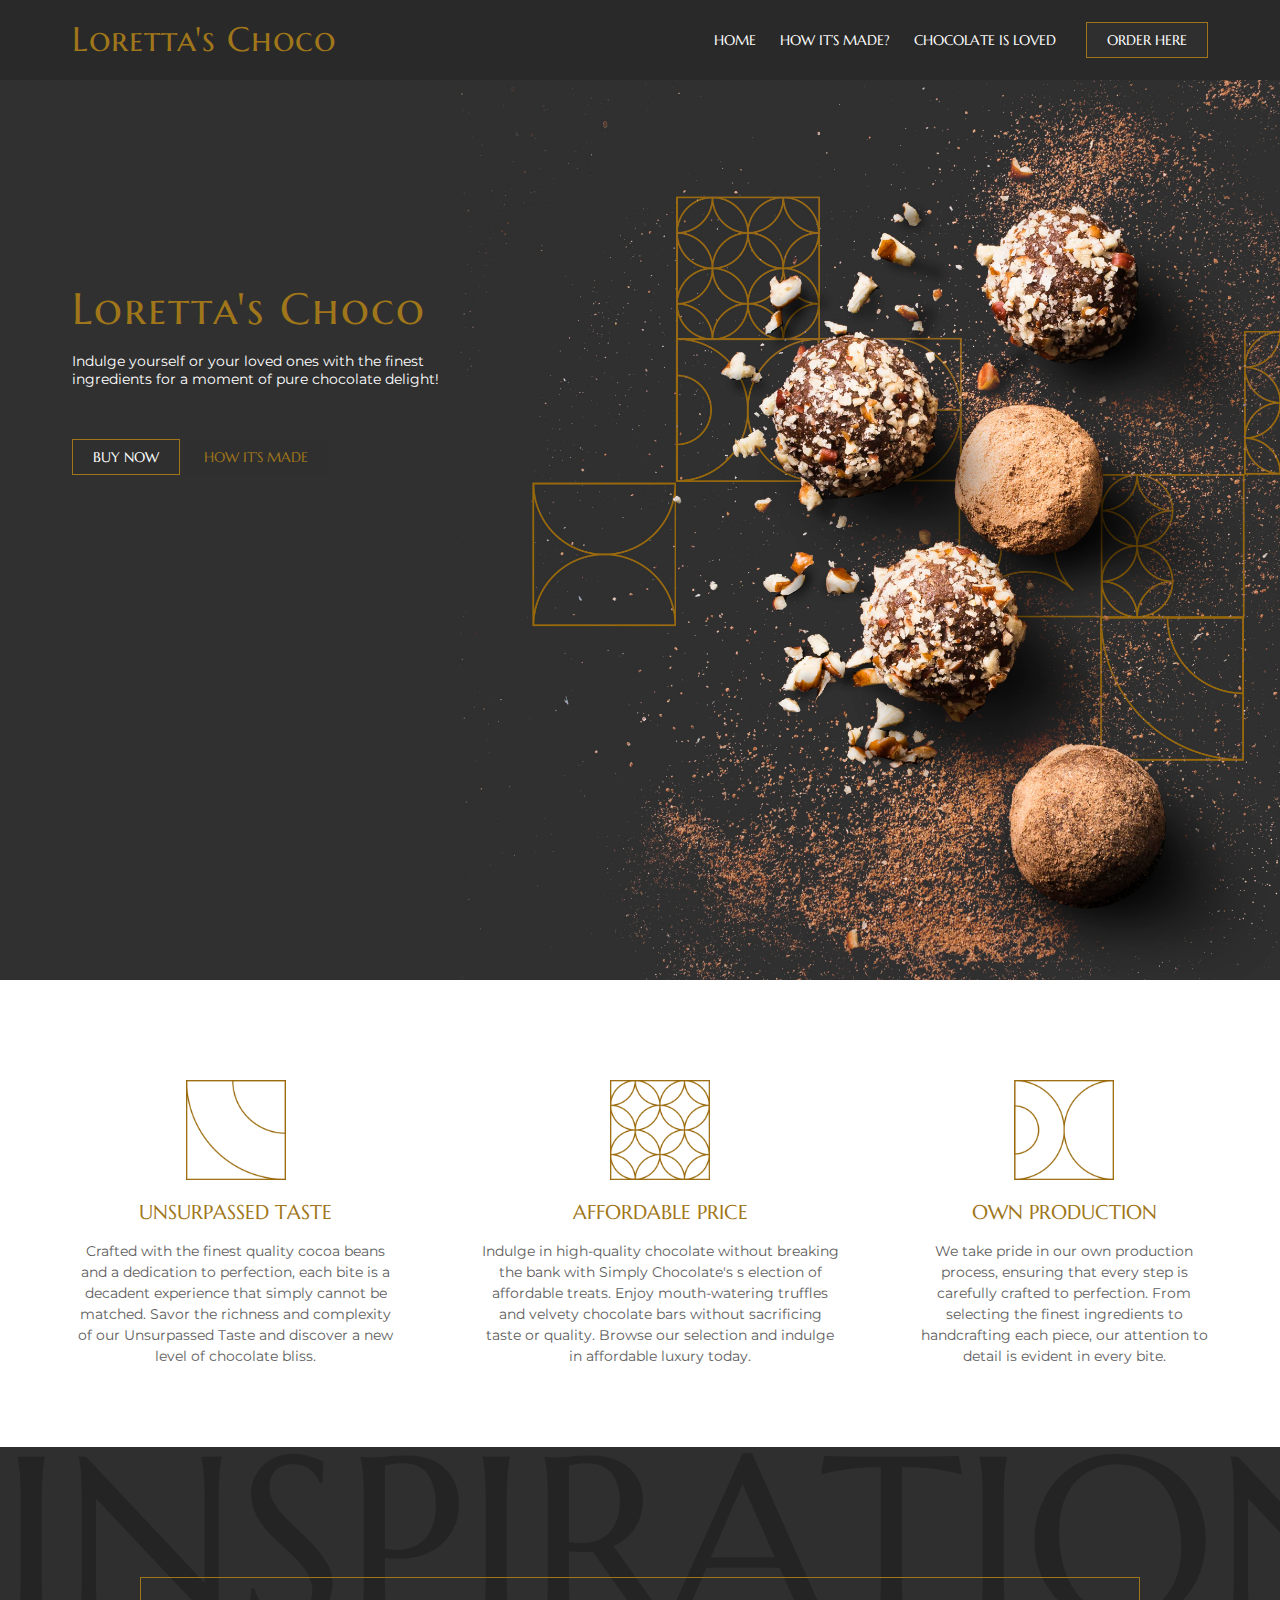
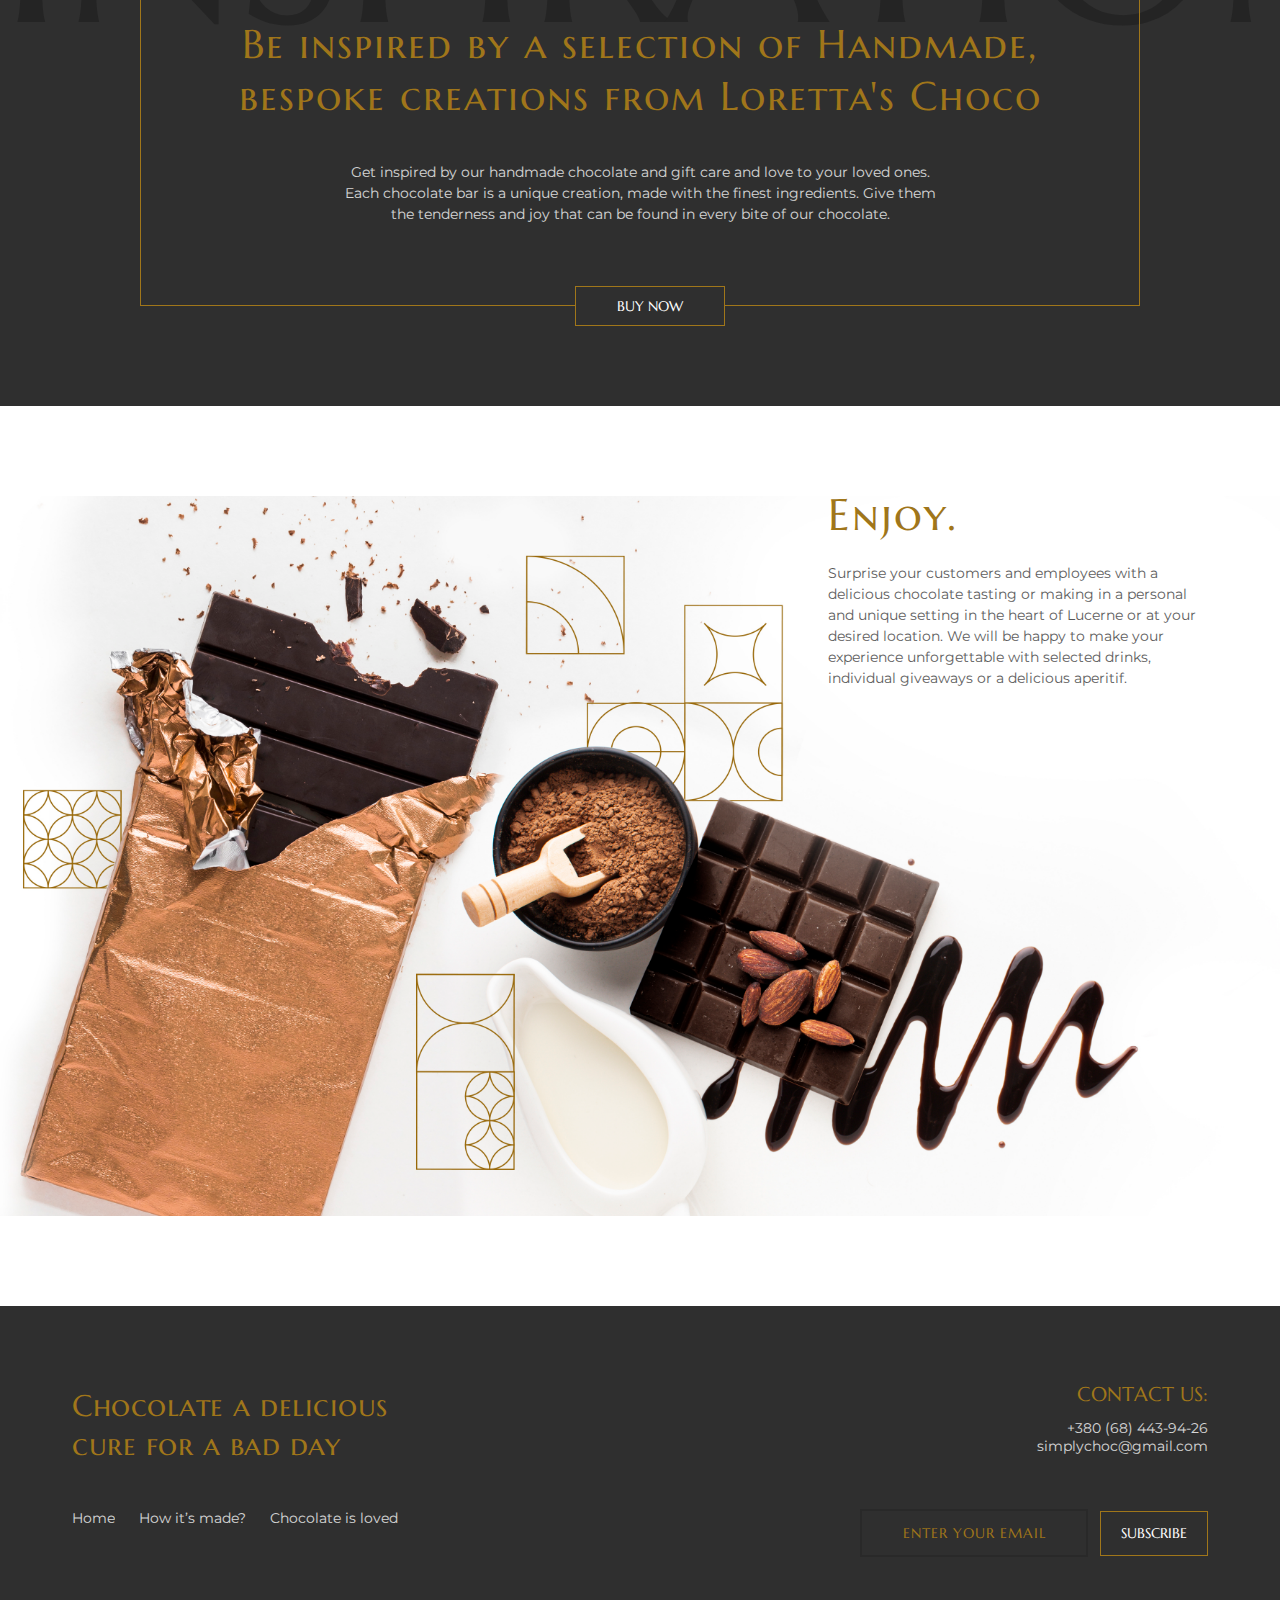
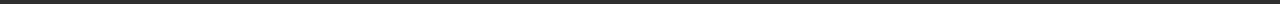
==== index.html @ a9790dd6 "add page how" ====
<!DOCTYPE html>
<html lang="en">
  <head>
    <meta charset="UTF-8" />
    <meta name="viewport" content="width=device-width, initial-scale=1.0" />
    
    <link rel="preconnect" href="https://fonts.googleapis.com" />
    <link rel="preconnect" href="https://fonts.gstatic.com" crossorigin />
    <link
      href="https://fonts.googleapis.com/css2?family=Montserrat:ital,wght@0,400;0,500;0,600;0,700;1,700&display=swap"
      rel="stylesheet"
    />
    <link rel="preconnect" href="https://fonts.googleapis.com">
    <link rel="preconnect" href="https://fonts.gstatic.com" crossorigin>
    <link href="https://fonts.googleapis.com/css2?family=Marcellus+SC&display=swap" rel="stylesheet">
    <link rel="stylesheet" href="./scc/main.css">
    <link rel="stylesheet" href="./scc/style.css">
    <title>Choco</title>
  </head>
  <body>
    <div class="wrapper">
        <!-- Header section -->
        <header class="header">
          <div class="header__container container">
            <a
              href=""
              class="header__logo logo"
              target="_blank"
              rel="noopener noreferrer"
            >
            Loretta's Choco
             
            </a>
            <nav class="header__navigation navigation">
              <ul class="navigation__list">
                <li class="navigation__item">
                  <a href="./index.html" class="navigation__link">Home</a>
                </li>
                <li class="navigation__item">
                  <a href="./how.html" class="navigation__link">How it’s made?</a>
                </li>
                <li class="navigation__item">
                  <a href="#reviews" class="navigation__link"
                    >Chocolate is loved</a
                  >
                </li>
              </ul>
              <button type="button" class="navigation__btn btn">Order here</button>
            </nav>
          </div>
        </header>
        <!-- main -->
      <main class="main">
            <!-- Hero section -->
            <section class="hero">
            <div class="hero__container container">
                <h1 class="hero__title title">
                    Loretta's Choco
                </h1>
                <p class="hero__subtitle subtitle">
                    Indulge yourself or your loved ones with the finest ingredients for a moment of pure chocolate delight!
                </p>
                <div class="hero__buttons">
                <div class="hero__left">
                    <button type="button" class="hero__btn btn">
                    Buy now
                    </button>

                    <a href="#how" class="hero__btn btn-white btn">How it’s made</a>
                </div>
               
            </div>
            </section> 
            <!-- Benefits section -->
            <section class="benefits">
              <div class="benefits__container container">
                <h2 hidden class="benefits__title">Benefits of Loretta's Choco</h2>
                <ul class="benefits__list">
                  <li class="benefits__item">
                    <div class="benefits__pic">
                      <img
                        class="benefits__img"
                        src="./images/benefits/01.png"
                        alt="Unsurpassed taste"
                        width="100"
                        height="100"
                      />
                    </div>
                    <div>
                      <h3 class="benefits__subtitle">Unsurpassed taste</h3>
                      <p class="benefits__txt">
                        Crafted with the finest quality cocoa beans and a dedication
                        to perfection, each bite is a decadent experience that
                        simply cannot be matched. Savor the richness and complexity
                        of our Unsurpassed Taste and discover a new level of
                        chocolate bliss.
                      </p>
                    </div>
                  </li>
                  <li class="benefits__item">
                    <div class="benefits__pic">
                      <img
                        class="benefits__img"
                        src="./images/benefits/02.png"
                        alt="Affordable price"
                        width="100"
                        height="100"
                      />
                    </div>
                    <div>
                      <h3 class="benefits__subtitle">Affordable price</h3>
                      <p class="benefits__txt">
                        Indulge in high-quality chocolate without breaking the bank
                        with Simply Chocolate's s election of affordable treats.
                        Enjoy mouth-watering truffles and velvety chocolate bars
                        without sacrificing taste or quality. Browse our selection
                        and indulge in affordable luxury today.
                      </p>
                    </div>
                  </li>
                  <li class="benefits__item">
                    <div class="benefits__pic">
                      <img
                        class="benefits__img"
                        src="./images/benefits/03.png"
                        alt="Own production"
                        width="100"
                        height="100"
                      />
                    </div>
                    <div>
                      <h3 class="benefits__subtitle">Own production</h3>
                      <p class="benefits__txt">
                        We take pride in our own production process, ensuring that
                        every step is carefully crafted to perfection. From
                        selecting the finest ingredients to handcrafting each piece,
                        our attention to detail is evident in every bite.
                      </p>
                    </div>
                  </li>
                </ul>
              </div>
            </section>
            <!-- Be inspired section -->
            <section class="inspired">
                <div class="inspired__container container">
                    <div class="inspired__wrapper">
                        <h2 class="inspired__title title">Be inspired by a selection of Handmade, bespoke creations from Loretta's Choco</h2>
                        <p class="inspired__txt">Get inspired by our handmade chocolate and gift care and love to your loved ones. Each chocolate bar is a unique creation, made with the finest ingredients. Give them the tenderness and joy that can be found in every bite of our chocolate.</p>
                    </div>
                        <button type="button" class="inspired__btn btn">
                        Buy now
                        </button>
                </div>              
            </section>
            <!-- ENJOY section -->
            <section class="enjoy">
                <div class="enjoy__container container">
                    <div class="enjoy__wrapper">
                        <h2 class="enjoy__title title">Enjoy.</h2>
                        <p class="enjoy__txt">Surprise your customers and employees with a delicious chocolate tasting or making in a personal and unique setting in the heart of Lucerne or at your desired location. We will be happy to make your experience unforgettable with selected drinks, individual giveaways or a delicious aperitif.

                        </p>
                    </div>
                </div>
            </section>
        </main>
        <!-- footer section -->
      <footer class="footer">
        <div class="footer__container container">
          <div class="footer__first">
            <h2 class="footer__title title">
              <span>Chocolate</span> a delicious cure for a bad day
            </h2>

            <address class="footer__adress adress">
              <p class="adress__subtitle">Contact us:</p>
              <ul class="adress__list">
                <li class="adress__item">
                  <a class="adress__link" href="tel:+380684439426"
                    >+380 (68) 443-94-26</a
                  >
                </li>
                <li class="adress__item">
                  <a class="adress__link" href="mailto:simplychoc@gmail.com"
                    >simplychoc@gmail.com</a
                  >
                </li>
              </ul>
            </address>
          </div>
          <div class="footer__second">
            <ul class="footer__nav nav">
              <li class="nav__item">
                <a class="nav__link" href="">Home</a>
              </li>
              <li class="nav__item">
                <a class="nav__link" href="./how.html">How it’s made?</a>
              </li>
              <li class="nav__item">
                <a class="nav__link" href="">Chocolate is loved</a>
              </li>
            </ul>
            <div class="footer__wrapper">
              <input
                class="footer__input"
                type="email"
                placeholder="Enter your email"
              />
              <button class="footer__btn btn" type="submit">Subscribe</button>
            </div>
          </div>
        </div>
      </footer>
    
  </body>
</html>
---- scc/main.css ----
/*--------------------------------------*/
/*Обнуление*/
* {
  padding: 0;
  margin: 0;
  border: 0;
}
*,
*:before,
*:after {
  -moz-box-sizing: border-box;
  -webkit-box-sizing: border-box;
  box-sizing: border-box;
}
:focus,
:active {
  outline: none;
}
a:focus,
a:active {
  outline: none;
}
nav,
footer,
header,
aside {
  display: block;
}
html,
body {
  height: 100%;
  width: 100%;
  font-size: 100%;
  line-height: 1;
  font-size: 20px;
  -ms-text-size-adjust: 100%;
  -moz-text-size-adjust: 100%;
  -webkit-text-size-adjust: 100%;
}
input,
button,
textarea {
  font-family: inherit;
}
input::-ms-clear {
  display: none;
}
button {
  cursor: pointer;
}
button::-moz-focus-inner {
  padding: 0;
  border: 0;
}
a,
a:visited {
  text-decoration: none;
}
a:hover {
  text-decoration: none;
}
ul li {
  list-style: none;
  font-style: normal;
}
img {
  vertical-align: top;
}
h1,
h2,
h3,
h4,
h5,
h6 {
  font-size: inherit;
  font-weight: inherit;
}

/*--------------------------------------*/
/*--------------------------------------*/
/*--------------------------------------*/
/*--------------------------------------*/

:root {
  --bg-darck-color: #292929;
  --bg-grey-color: #2f2f2f;
  --bg-white: #ffffff;

  --txt-black: #111111;
  --txt-white: #ffffff;
  --txt-gold: #a0761a;
}

body {
  font-family: "Montserrat", sans-serif;
  font-style: normal;
  font-weight: 400;
  font-size: 14px;
  line-height: 1.3;
  color: var(--txt-white);
  background-color: var(--bg-grey-color);
}

/*--------------------------------------*/
/*--------------------------------------*/
/*--------------------------------------*/
/*--------------------------------------*/

.wrapper {
  overflow: clip;
  min-height: 100%;
  display: flex;
  flex-direction: column;
}
.container {
  max-width: 1200px;
  margin: 0 auto;
  padding: 0px 32px;
  width: 100%;
}
.main {
  flex: 1 1 auto;
}
.title {
  font-family: "Marcellus SC", serif;
  font-weight: 400;
  font-size: 44px;
  line-height: 1.3;
  letter-spacing: 2px;
  color: var(--txt-gold);
}
.subtitle {
}
.btn {
  color: var(--txt-white);

  font-family: "Marcellus SC", serif;
  font-weight: 400;
  font-size: 14px;
  line-height: 1.3;
  text-transform: uppercase;

  padding: 8px 20px;
  background-color: var(--bg-grey-color);
  border: var(--txt-gold) solid 1px;

  transition: all 0.3s ease 0s;
}
.btn:hover,
.btn:focus,
.btn:active {
  background-color: var(--bg-darck-color);
  color: var(--txt-gold);
}
/*--------------------------------------*/
/*--------------------------------------*/
/*--------------------------------------*/
/*--------------------------------------*/
/*header style start*/
/*--------------------------------------*/
/*--------------------------------------*/
/*--------------------------------------*/
/*--------------------------------------*/

.header {
  background-color: var(--bg-darck-color);
}

.header__container {
  display: flex;
  align-items: center;
  justify-content: space-between;

  height: 80px;
}

.header__logo {
  display: flex;
  align-items: center;
}
.logo {
  font-family: "Marcellus SC", serif;
  font-weight: 400;
  font-size: 34px;
  line-height: 1.3;
  letter-spacing: 1px;
  color: var(--txt-gold);

  transition: all 0.3s ease 0s;
}

.logo:hover,
.logo:focus,
.logo:active {
  opacity: 0.6;
}

.header__navigation {
}
.navigation {
  display: flex;
  font-weight: 400;
}
.navigation__list {
  display: flex;
  align-items: center;
}
.navigation__item:not(:last-child) {
  margin-right: 24px;
}

.navigation__link {
  color: var(--txt-white);

  font-family: "Marcellus SC", serif;
  font-weight: 400;
  font-size: 14px;
  line-height: 1.3;
  text-transform: uppercase;

  transition: all 0.3s ease 0s;
}
.navigation__link:hover,
.navigation__link:focus,
.navigation__link:active {
  color: var(--txt-gold);
}
.navigation__btn {
  margin-left: 30px;
}

/*--------------------------------------*/
/*--------------------------------------*/
/*--------------------------------------*/
/*--------------------------------------*/
/*header style end*/
/*header media start*/
/*--------------------------------------*/
/*--------------------------------------*/
/*--------------------------------------*/
/*--------------------------------------*/
/*--------------------------------------*/
/*--------------------------------------*/
/*--------------------------------------*/
/*--------------------------------------*/
/*reviews media end*/
/*footer stile start*/
/*--------------------------------------*/
/*--------------------------------------*/
/*--------------------------------------*/
/*--------------------------------------*/

.footer {
  background-color: var(--bg-violet-color);
  height: 298px;
  padding-top: 80px;
  padding-bottom: 50px;
}

.footer__container {
}
.footer__second {
  display: flex;
  justify-content: space-between;
}
.footer__first {
  display: flex;
  justify-content: space-between;
  position: relative;
}
.footer__first::after {
  content: "";
  display: block;
  max-width: 300px;
  height: 2px;
  background-color: rgba(255, 255, 255, 0.9);
  position: absolute;
  z-index: 2;
  top: 20px;
}
.footer__title {
  max-width: 350px;
  font-size: 30px;
  letter-spacing: 0.5px;
  padding-bottom: 45px;
}

.footer__adress {
}
.adress {
  display: flex;
  flex-direction: column;
  color: var(--txt-white);
  text-align: right;
}

.adress__subtitle {
  font-family: "Marcellus SC", serif;
  text-transform: uppercase;
  color: #a0761a;
  font-weight: 500;
  font-size: 20px;
  line-height: 18px;
  font-style: normal;
  margin-bottom: 15px;
}
.adress__list {
}
.adress__item {
}
.adress__link {
  color: var(--txt-white);
  opacity: 0.8;
  transition: all 0.3s ease 0s;
}
.adress__link:hover,
.adress__link:active,
.adress__link:focus {
  color: var(--txt-gold);
}
.footer__nav {
}
.nav {
  display: flex;
}
.nav__item {
  margin-right: 24px;
}
.nav__link {
  font-weight: 400;
  font-size: 14px;
  line-height: 18px;
  font-style: normal;
  color: var(--txt-white);
  opacity: 0.8;

  transition: all 0.3s ease 0s;
}
.nav__link:hover,
.nav__link:active,
.nav__link:focus {
  color: #a0761a;
}
.footer__wrapper {
}
.footer__input {
  margin: 0 auto;
  padding: 8px 20px;
  height: 48px;
  font-weight: 400;
  letter-spacing: 1px;

  color: var(--txt-white);
  text-align: center;

  background-color: transparent;
  margin-right: 8px;
  border: 2px solid #292929;

  transition: all 0.3s ease 0s;
}
.footer__input:hover,
.footer__input:active,
.footer__input:focus {
  color: var(--txt-white);
  background-color: #292929;
}
.footer__input::placeholder {
  font-family: "Marcellus SC", serif;
  font-weight: 400;
  font-size: 14px;
  line-height: 1.3;
  text-transform: uppercase;
  color: var(--txt-gold);
}
.footer__btn {
  height: 45px;
}
/*--------------------------------------*/
/*--------------------------------------*/
/*--------------------------------------*/
/*--------------------------------------*/
/*footer style end*/
/*footer media start*/
/*--------------------------------------*/
/*--------------------------------------*/
/*--------------------------------------*/
/*--------------------------------------*/
---- scc/style.css ----
/*--------------------------------------*/
/*--------------------------------------*/
/*--------------------------------------*/
/*--------------------------------------*/
/*header style end*/
/*header media start*/
/*--------------------------------------*/
/*--------------------------------------*/
/*--------------------------------------*/
/*--------------------------------------*/
.hero {
  height: 100vh;
  background-image: url(../images/bg_hero.jpg);
  background-repeat: no-repeat;
  background-position: center;
  background-size: cover;
}
.hero__container {
}

.hero__title {
  padding-top: 200px;
  padding-bottom: 15px;
}

.hero__subtitle {
  max-width: 400px;
  padding-bottom: 50px;
}

.hero__buttons {
}
.hero__left {
}
.hero__btn {
}

.btn-white {
  border: transparent;
  color: var(--txt-gold);
  transition: all 0.3s ease 0s;
}
.btn-white:hover,
.btn-white:focus,
.btn-white:active {
  color: var(--txt-white);
  background-color: transparent;
}
/*--------------------------------------*/
/*--------------------------------------*/
/*--------------------------------------*/
/*--------------------------------------*/
/*hero style-media end*/
/*benefits style*/
/*--------------------------------------*/
/*--------------------------------------*/
/*--------------------------------------*/
/*--------------------------------------*/

.benefits {
  background-color: var(--bg-violet-color);
  padding-top: 100px;
  padding-bottom: 80px;
  color: var(--txt-black);
  background-color: var(--bg-white);
}
.benefits__container {
}

.benefits__title {
}
.benefits__list {
  display: flex;
  justify-content: space-between;
  gap: 80px;
}
.benefits__item {
  display: flex;
  flex-direction: column;
  justify-content: center;
  align-items: center;
}

.benefits__img {
}
.benefits__pic {
  margin-bottom: 20px;
}

.benefits__subtitle {
  font-family: "Marcellus SC", serif;
  font-weight: 500;
  font-size: 20px;
  line-height: 1.3;
  text-transform: uppercase;
  color: var(--txt-gold);
  margin-bottom: 15px;
  text-align: center;
}
.benefits__txt {
  font-weight: 400;
  font-size: 14px;
  line-height: 1.5;
  letter-spacing: 2%;
  opacity: 70%;
  text-align: center;
}

/*--------------------------------------*/
/*--------------------------------------*/
/*--------------------------------------*/
/*--------------------------------------*/
/*benefits style end*/
/*benefits media start*/
/*--------------------------------------*/
/*--------------------------------------*/
/*--------------------------------------*/
/*-----------------color: #292929;---------------------*/
.inspired {
  padding-top: 130px;
  padding-bottom: 100px;

  background-color: #2f2f2f;
  position: relative;
}
.inspired::after {
  content: "Inspiration";
  position: absolute;
  display: block;
  width: 100%;
  font-size: 236px;
  top: -60px;

  font-family: "Marcellus SC", serif;
  font-weight: 500;

  line-height: 1.3;
  text-transform: uppercase;
  color: #1d1d1d;
  opacity: 0.6;
  z-index: 1;
}
.inspired__container {
}
.inspired__wrapper {
  margin: 0 auto;
  max-width: 1000px;

  padding: 40px 40px;
  padding-bottom: 80px;
  background-color: var(--bg-grey-color);

  border: var(--txt-gold) solid 1px;
  position: relative;
  background-color: transparent;
  z-index: 2;
}
.inspired__title {
  font-size: 40px;
  padding-bottom: 40px;
  text-align: center;
}
.inspired__txt {
  max-width: 600px;
  margin: 0 auto;
  text-align: center;
  font-weight: 400;

  font-size: 14px;
  line-height: 1.5;
  letter-spacing: 2%;
  opacity: 80%;
}
.inspired__btn {
  margin-left: -65px;
  margin-top: -20px;
  width: 150px;
  height: 40px;
  position: absolute;
  left: 50%;
  z-index: 3;
}
/*--------------------------------------*/
/*--------------------------------------*/
/*--------------------------------------*/
/*--------------------------------------*/
/*benefits style end*/
/*benefits media start*/
/*--------------------------------------*/
/*--------------------------------------*/
/*--------------------------------------*/
/*--------------------------------------*/
.enjoy {
  padding-top: 80px;
  height: 100vh;
  background-image: url(../images/enjoy/bg_white.jpg);
  background-repeat: no-repeat;
  background-position: left;
  background-size: contain;
  background-color: #ffffff;
}
.enjoy__container {
}

.enjoy__wrapper {
  max-width: 380px;

  margin-left: auto;
  margin-right: 0;
}
.enjoy__title {
  padding-bottom: 20px;
}

.enjoy__txt {
  color: var(--txt-black);
  font-weight: 400;
  font-size: 14px;
  line-height: 1.5;
  letter-spacing: 2%;
  opacity: 70%;
}
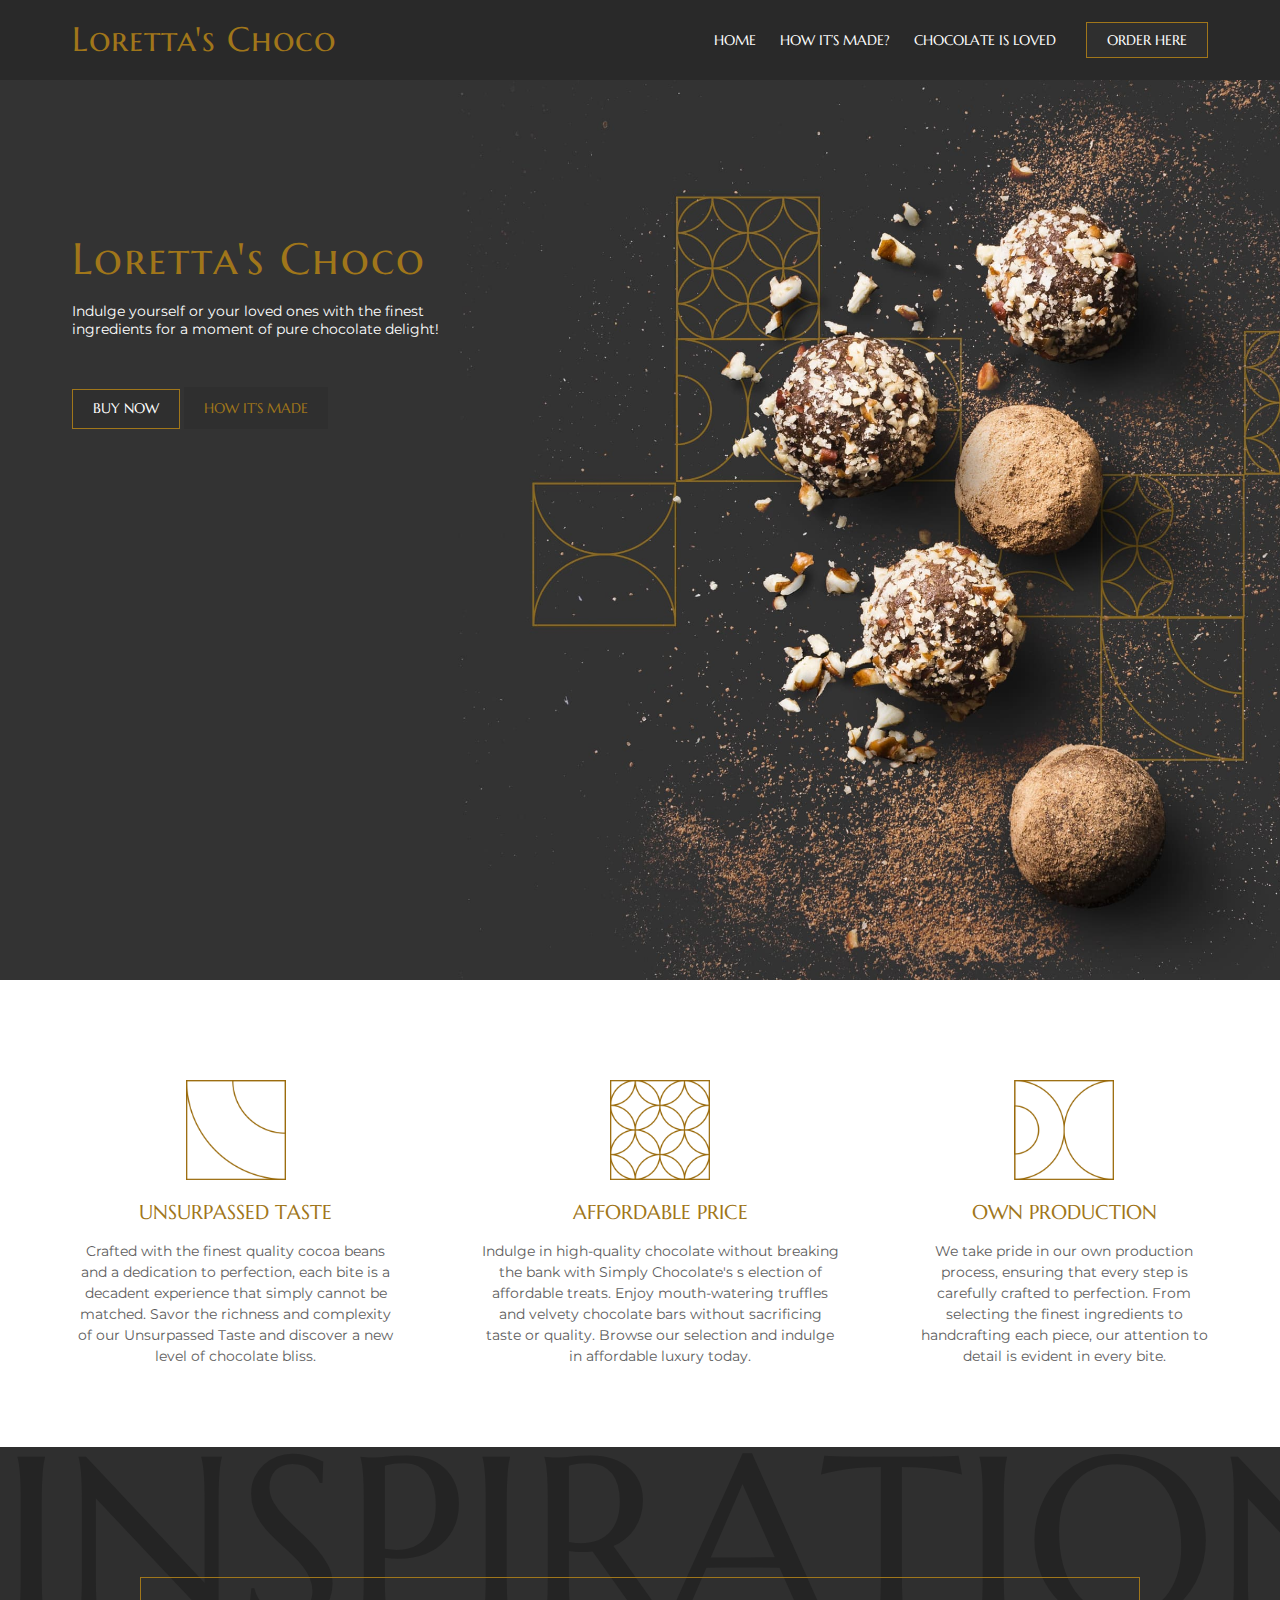
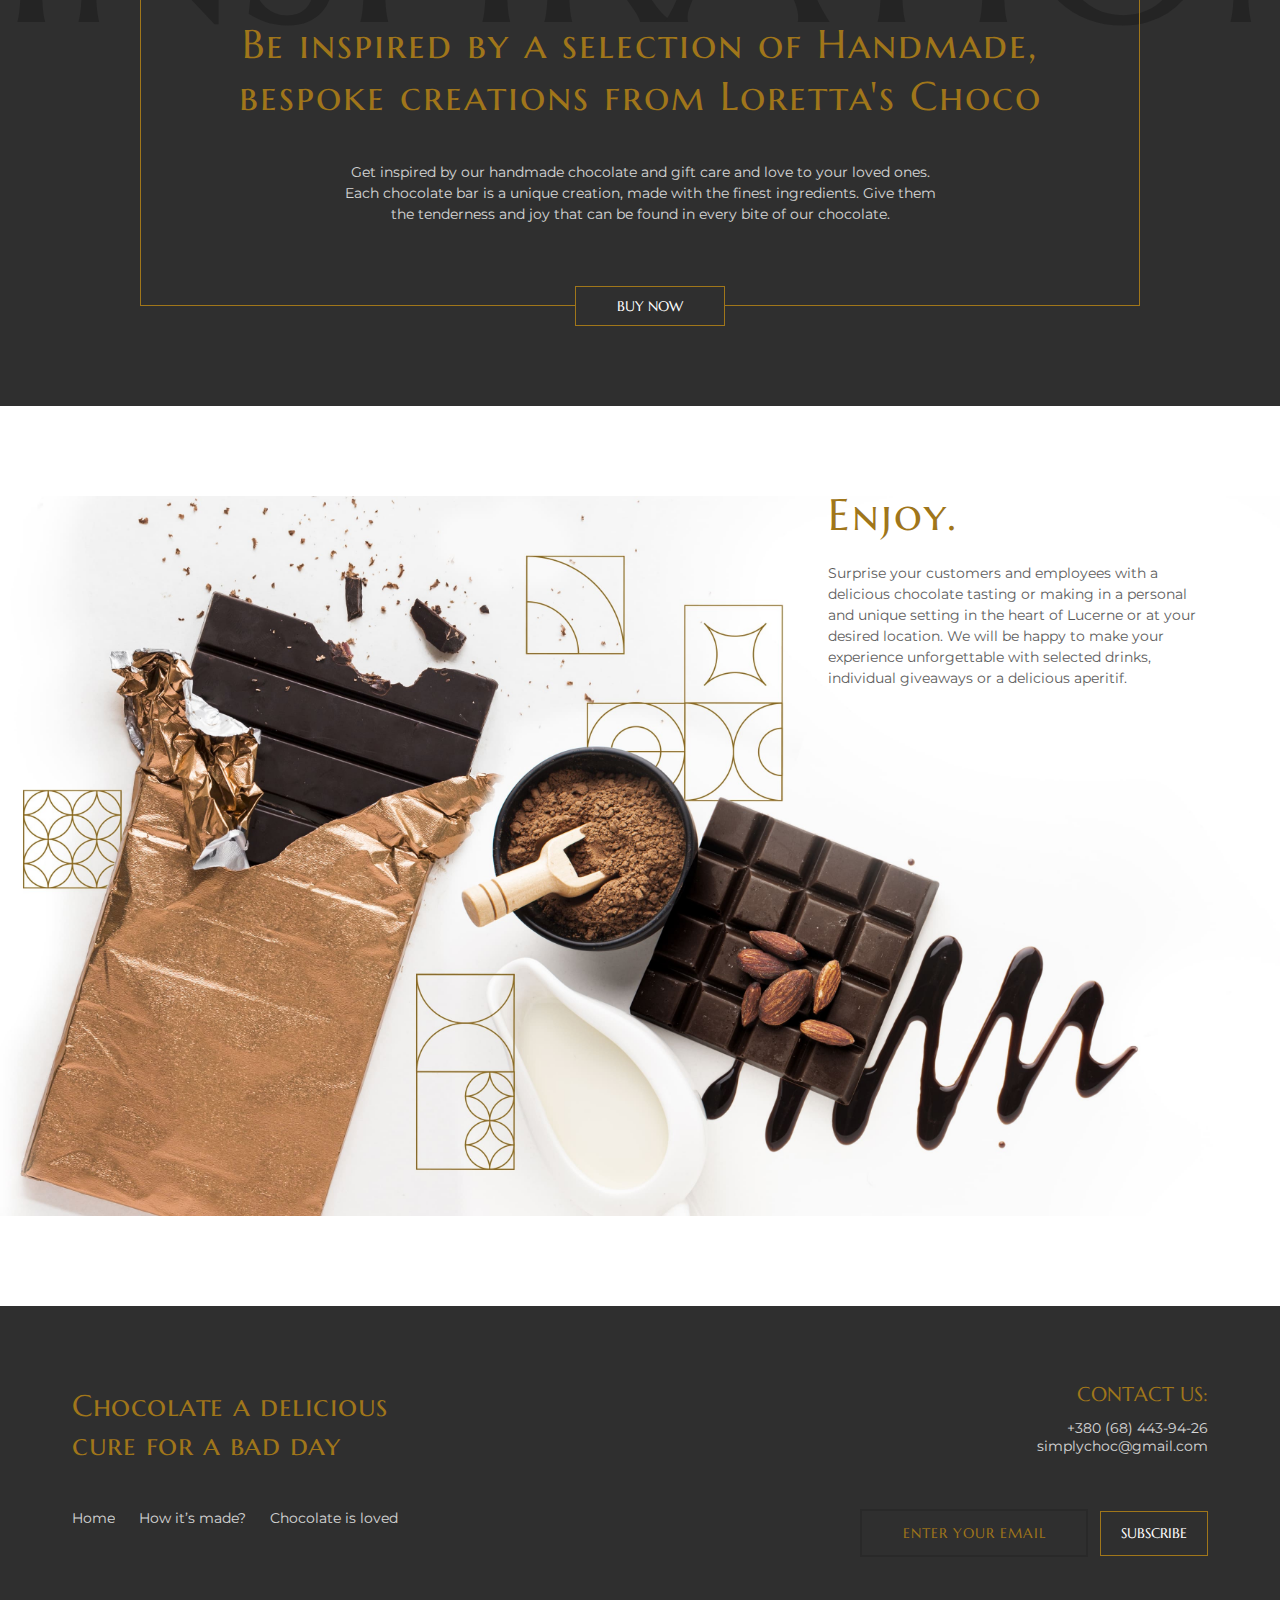
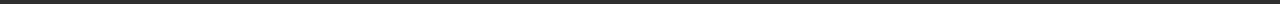
==== commit 0ddefb96: "add first media" ====
--- a/index.html
+++ b/index.html
@@ -61,7 +61,7 @@
                     Indulge yourself or your loved ones with the finest ingredients for a moment of pure chocolate delight!
                 </p>
                 <div class="hero__buttons">
-                <div class="hero__left">
+                
                     <button type="button" class="hero__btn btn">
                     Buy now
                     </button>
--- a/scc/main.css
+++ b/scc/main.css
@@ -239,11 +239,56 @@
 /*--------------------------------------*/
 /*--------------------------------------*/
 /*--------------------------------------*/
-/*--------------------------------------*/
-/*--------------------------------------*/
-/*--------------------------------------*/
-/*--------------------------------------*/
-/*reviews media end*/
+
+@media screen and (max-width: 968px) {
+  .logo {
+    font-size: 24px;
+  }
+  .navigation__link {
+    font-size: 12px;
+    letter-spacing: 1px;
+  }
+  .navigation__item:not(:last-child) {
+    margin-right: 14px;
+  }
+  .btn {
+    font-size: 12px;
+  }
+}
+@media screen and (max-width: 767px) {
+  .navigation__link {
+    display: none;
+  }
+  .title {
+    font-size: 34px;
+    line-height: 1.3;
+    letter-spacing: 1px;
+  }
+  .container {
+    margin: 0 auto;
+    padding: 0px 25px;
+    width: 100%;
+  }
+}
+@media screen and (max-width: 380px) {
+  .container {
+    margin: 0 auto;
+    padding: 0px 15px;
+    width: 100%;
+  }
+  .logo {
+    font-size: 14px;
+    max-width: 50px;
+  }
+  .navigation__btn {
+    margin-left: 10px;
+  }
+}
+/*--------------------------------------*/
+/*--------------------------------------*/
+/*--------------------------------------*/
+/*--------------------------------------*/
+/*header media end*/
 /*footer stile start*/
 /*--------------------------------------*/
 /*--------------------------------------*/
@@ -345,6 +390,7 @@
 }
 .footer__input {
   margin: 0 auto;
+  margin-bottom: 15px;
   padding: 8px 20px;
   height: 48px;
   font-weight: 400;
@@ -386,3 +432,79 @@
 /*--------------------------------------*/
 /*--------------------------------------*/
 /*--------------------------------------*/
+
+@media screen and (max-width: 968px) {
+  .footer__title {
+    max-width: 350px;
+    font-size: 24px;
+
+    padding-bottom: 45px;
+  }
+  .adress__subtitle {
+    font-size: 24px;
+    text-transform: none;
+    padding-top: 8px;
+  }
+}
+@media screen and (max-width: 767px) {
+  .footer {
+    padding-top: 40px;
+    padding-bottom: 50px;
+  }
+  .footer__second {
+    display: flex;
+    justify-content: space-between;
+    flex-direction: column;
+  }
+  .footer__nav {
+    padding-bottom: 30px;
+  }
+  .footer__input {
+    padding-right: 35px;
+  }
+  .adress {
+    font-size: 12px;
+  }
+}
+@media screen and (max-width: 508px) {
+  .footer {
+    margin: 0 auto;
+    margin-bottom: 40px;
+  }
+
+  .footer__first {
+    display: flex;
+    flex-direction: column;
+  }
+  .footer__adress {
+    text-align: center;
+    margin: 0 auto;
+    margin-bottom: 30px;
+  }
+  .footer__title {
+    text-align: center;
+    padding-bottom: 15px;
+  }
+  .footer__nav {
+    display: none;
+  }
+}
+@media screen and (max-width: 380px) {
+  .footer {
+    margin: 0 auto;
+    margin-bottom: 60px;
+  }
+
+  .footer__wrapper {
+    display: flex;
+    flex-direction: column;
+  }
+  .footer__input {
+    margin: 0px;
+  }
+  .footer__btn {
+    margin-top: 10px;
+    margin-bottom: 20px;
+    max-width: 100%;
+  }
+}
--- a/scc/style.css
+++ b/scc/style.css
@@ -1,13 +1,3 @@
-/*--------------------------------------*/
-/*--------------------------------------*/
-/*--------------------------------------*/
-/*--------------------------------------*/
-/*header style end*/
-/*header media start*/
-/*--------------------------------------*/
-/*--------------------------------------*/
-/*--------------------------------------*/
-/*--------------------------------------*/
 .hero {
   height: 100vh;
   background-image: url(../images/bg_hero.jpg);
@@ -19,7 +9,7 @@
 }
 
 .hero__title {
-  padding-top: 200px;
+  padding-top: 150px;
   padding-bottom: 15px;
 }
 
@@ -30,15 +20,17 @@
 
 .hero__buttons {
 }
-.hero__left {
-}
+
 .hero__btn {
+  height: 40px;
 }
 
 .btn-white {
   border: transparent;
   color: var(--txt-gold);
   transition: all 0.3s ease 0s;
+  text-align: center;
+  padding: 12px 20px;
 }
 .btn-white:hover,
 .btn-white:focus,
@@ -46,6 +38,57 @@
   color: var(--txt-white);
   background-color: transparent;
 }
+
+/*--------------------------------------*/
+/*--------------------------------------*/
+/*--------------------------------------*/
+/*--------------------------------------*/
+/*hero style end*/
+/*hero media start*/
+/*--------------------------------------*/
+/*--------------------------------------*/
+/*--------------------------------------*/
+/*--------------------------------------*/
+
+@media screen and (max-width: 968px) {
+}
+@media screen and (max-width: 767px) {
+  .hero__title {
+    padding-top: 100px;
+    padding-bottom: 15px;
+    max-width: 200px;
+  }
+  .hero__subtitle {
+    max-width: 250px;
+    padding-bottom: 50px;
+  }
+}
+@media screen and (max-width: 508px) {
+  .hero__subtitle {
+    max-width: 160px;
+    padding-bottom: 170px;
+    font-size: 10px;
+  }
+  .hero__btn {
+    margin-left: 20px;
+  }
+}
+@media screen and (max-width: 380px) {
+  .hero__title {
+    padding-top: 70px;
+    padding-bottom: 15px;
+    max-width: 200px;
+  }
+  .hero__buttons {
+    display: flex;
+    flex-direction: column;
+  }
+
+  .hero__btn {
+    margin-bottom: 20px;
+  }
+}
+
 /*--------------------------------------*/
 /*--------------------------------------*/
 /*--------------------------------------*/
@@ -112,10 +155,17 @@
 /*--------------------------------------*/
 /*benefits style end*/
 /*benefits media start*/
-/*--------------------------------------*/
-/*--------------------------------------*/
-/*--------------------------------------*/
-/*-----------------color: #292929;---------------------*/
+
+@media screen and (max-width: 968px) {
+}
+@media screen and (max-width: 767px) {
+}
+@media screen and (max-width: 380px) {
+}
+/*--------------------------------------*/
+/*--------------------------------------*/
+/*--------------------------------------*/
+/*--------------------------------------*/
 .inspired {
   padding-top: 130px;
   padding-bottom: 100px;
@@ -185,6 +235,67 @@
 /*--------------------------------------*/
 /*--------------------------------------*/
 /*benefits style end*/
+@media screen and (max-width: 968px) {
+  .inspired__title {
+    font-size: 24px;
+    padding-bottom: 20px;
+    text-align: center;
+  }
+  .inspired {
+    padding-top: 90px;
+    padding-bottom: 100px;
+
+    position: relative;
+  }
+  .inspired::after {
+    content: "Inspiration";
+    position: absolute;
+    display: block;
+    width: 100%;
+    font-size: 180px;
+    top: -50px;
+
+    font-family: "Marcellus SC", serif;
+    font-weight: 500;
+
+    line-height: 1.3;
+    text-transform: uppercase;
+    color: #1d1d1d;
+    opacity: 0.6;
+    z-index: 1;
+  }
+}
+@media screen and (max-width: 767px) {
+  .inspired__txt {
+    font-size: 12px;
+  }
+  .inspired {
+    padding-top: 30px;
+    padding-bottom: 50px;
+
+    position: relative;
+  }
+  .inspired::after {
+    content: "Inspiration";
+    position: absolute;
+    display: block;
+    width: 100%;
+    font-size: 70px;
+    top: -19px;
+
+    font-family: "Marcellus SC", serif;
+    font-weight: 500;
+
+    line-height: 1.3;
+    text-transform: uppercase;
+    color: #1d1d1d;
+    opacity: 0.6;
+    z-index: 1;
+  }
+}
+@media screen and (max-width: 380px) {
+}
+
 /*benefits media start*/
 /*--------------------------------------*/
 /*--------------------------------------*/
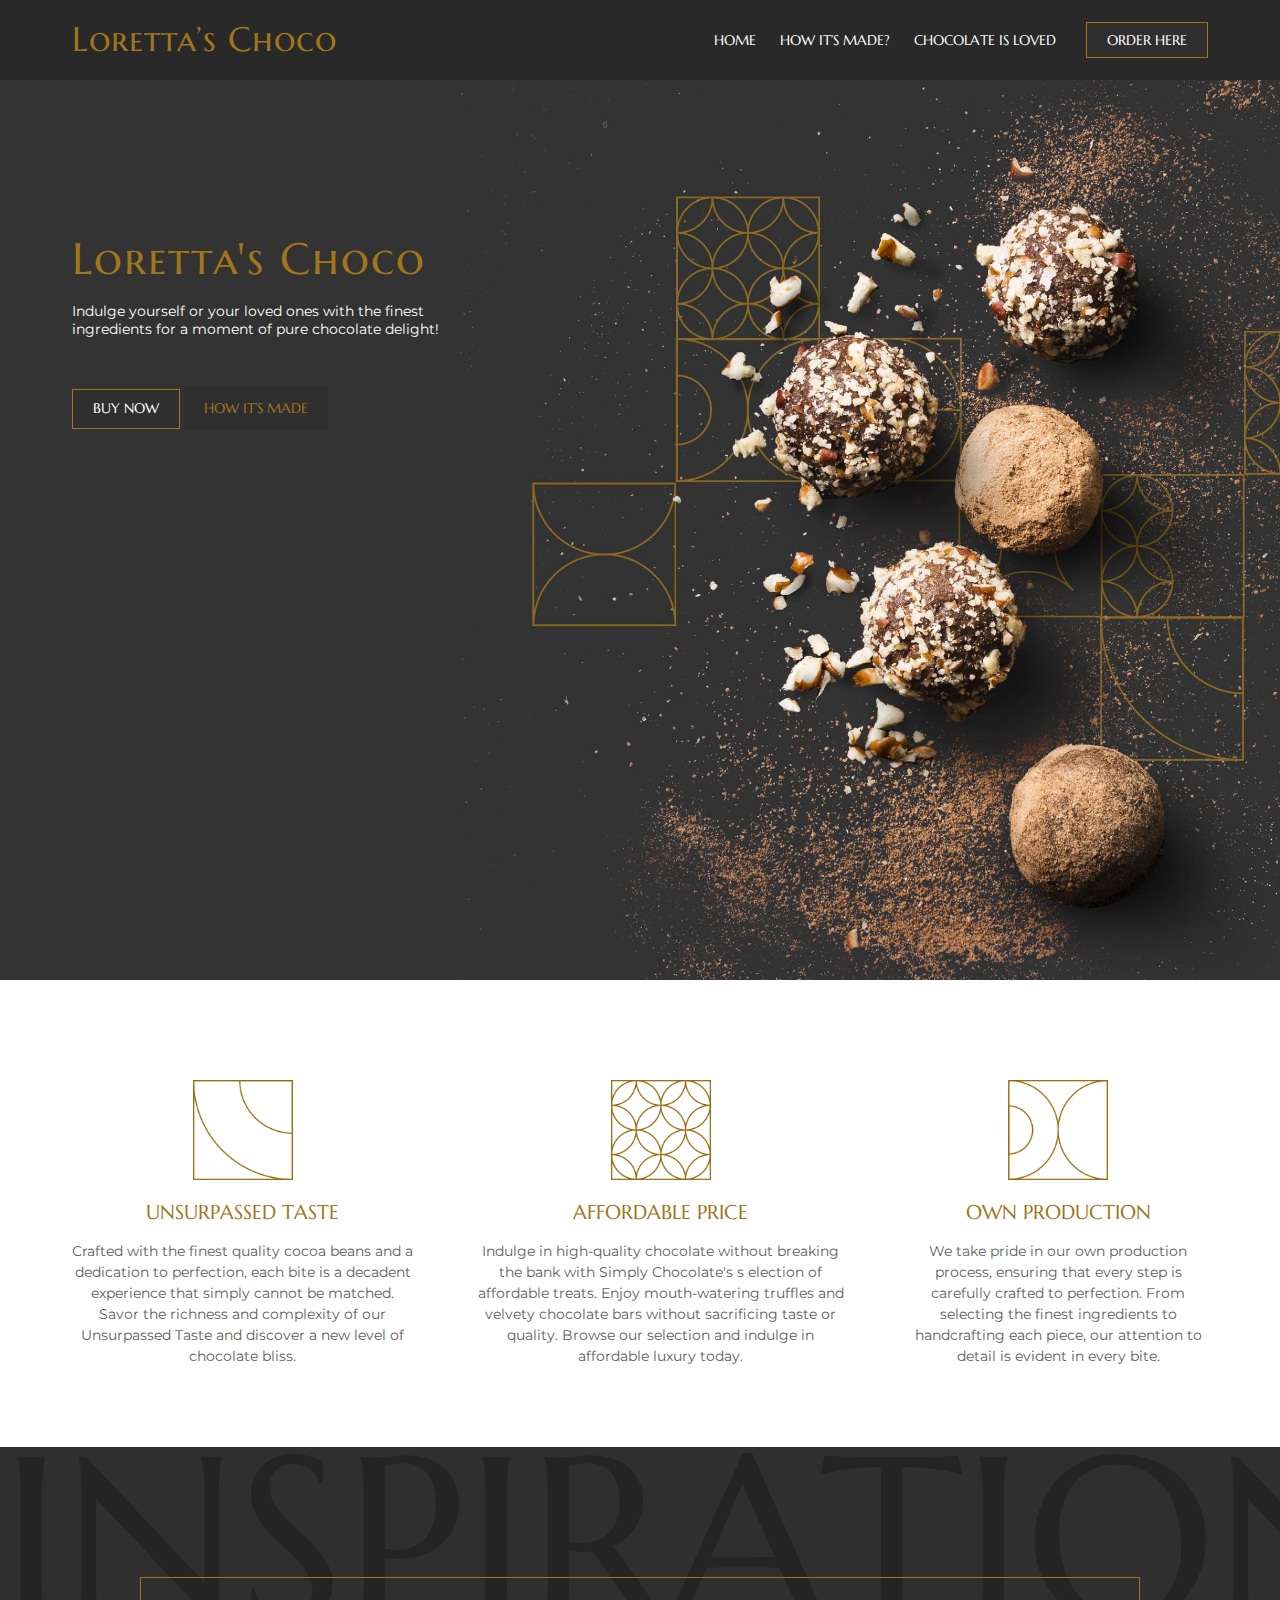
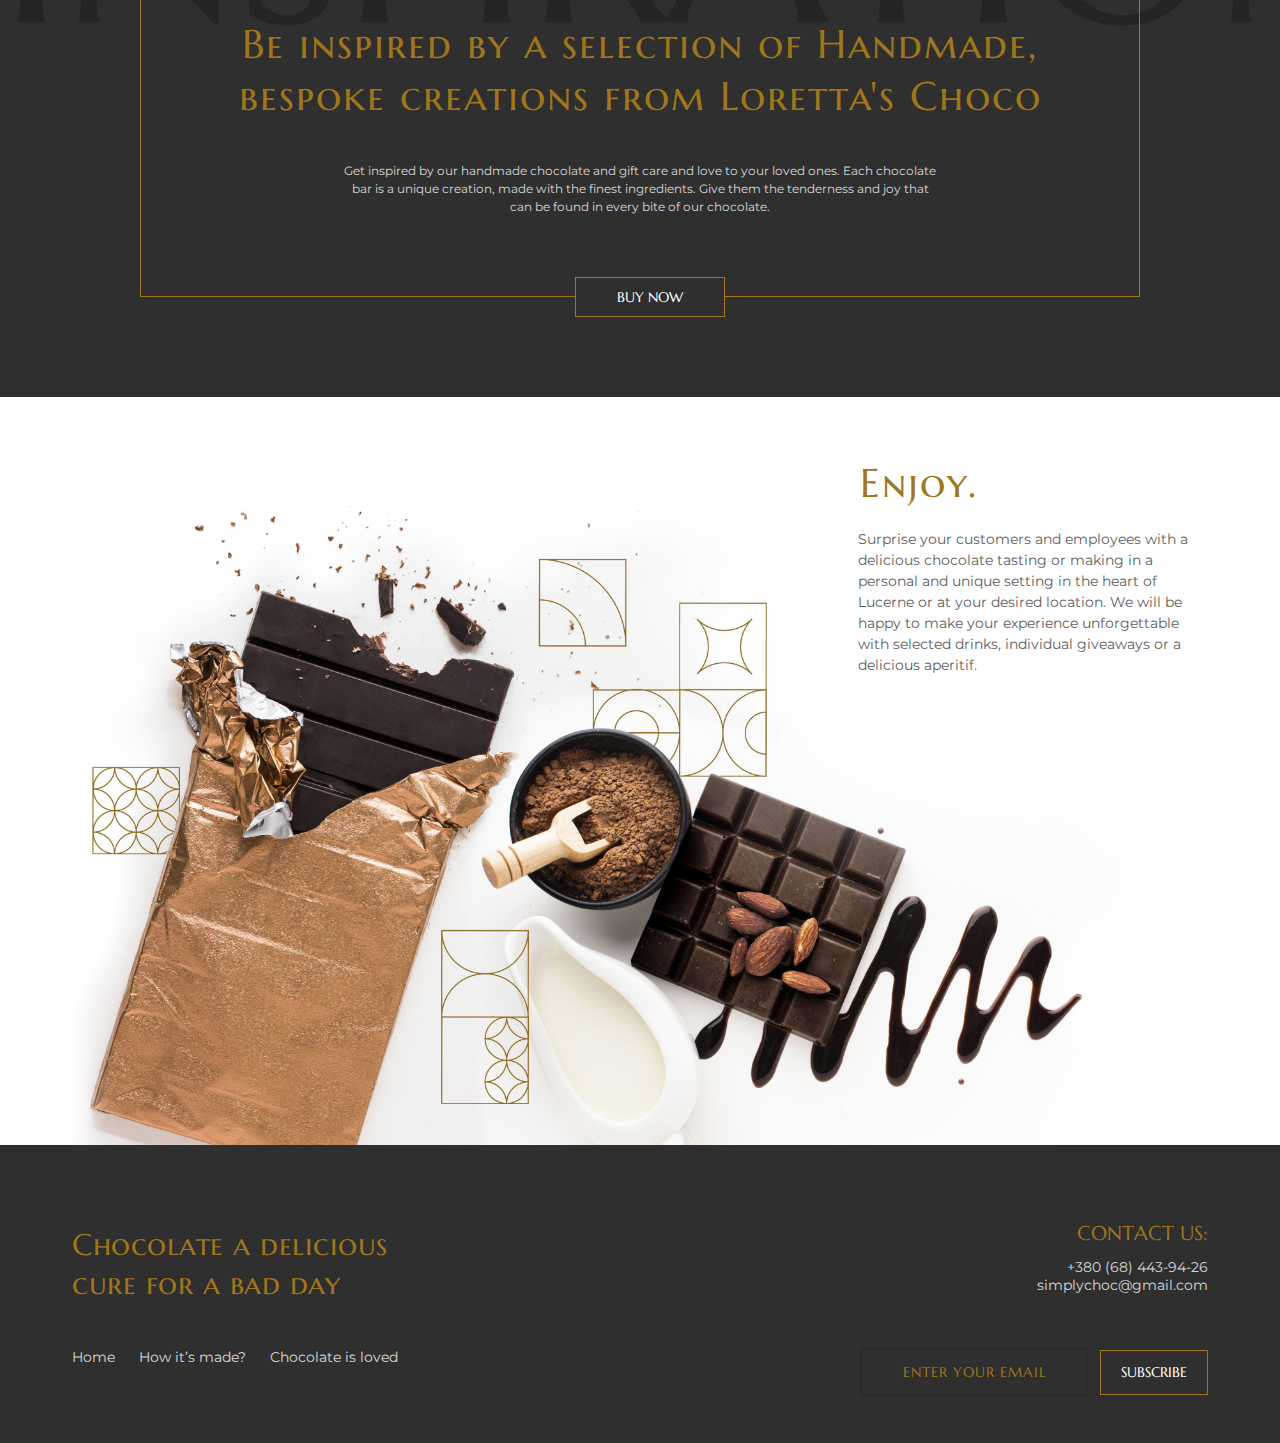
==== commit 593c6b0a: "add response" ====
--- a/index.html
+++ b/index.html
@@ -14,7 +14,7 @@
     <link rel="preconnect" href="https://fonts.gstatic.com" crossorigin>
     <link href="https://fonts.googleapis.com/css2?family=Marcellus+SC&display=swap" rel="stylesheet">
     <link rel="stylesheet" href="./scc/main.css">
-    <link rel="stylesheet" href="./scc/style.css">
+    <link rel="stylesheet" href="./scc/index.css">
     <title>Choco</title>
   </head>
   <body>
@@ -28,7 +28,7 @@
               target="_blank"
               rel="noopener noreferrer"
             >
-            Loretta's Choco
+            Loretta’s Choco
              
             </a>
             <nav class="header__navigation navigation">
@@ -161,6 +161,8 @@
                         <p class="enjoy__txt">Surprise your customers and employees with a delicious chocolate tasting or making in a personal and unique setting in the heart of Lucerne or at your desired location. We will be happy to make your experience unforgettable with selected drinks, individual giveaways or a delicious aperitif.
 
                         </p>
+
+                        <img class="enjoy__img" src="./images/enjoy/bg_white.jpg" alt="chocolate">
                     </div>
                 </div>
             </section>
--- a/scc/main.css
+++ b/scc/main.css
@@ -1,5 +1,10 @@
 /*--------------------------------------*/
 /*Обнуление*/
+/*--------------------------------------*/
+/*--------------------------------------*/
+/*--------------------------------------*/
+/*--------------------------------------*/
+
 * {
   padding: 0;
   margin: 0;
@@ -131,6 +136,7 @@
 }
 .subtitle {
 }
+
 .btn {
   color: var(--txt-white);
 
@@ -152,6 +158,7 @@
   background-color: var(--bg-darck-color);
   color: var(--txt-gold);
 }
+
 /*--------------------------------------*/
 /*--------------------------------------*/
 /*--------------------------------------*/
@@ -197,6 +204,7 @@
 
 .header__navigation {
 }
+
 .navigation {
   display: flex;
   font-weight: 400;
@@ -270,6 +278,7 @@
     width: 100%;
   }
 }
+
 @media screen and (max-width: 380px) {
   .container {
     margin: 0 auto;
@@ -284,6 +293,7 @@
     margin-left: 10px;
   }
 }
+
 /*--------------------------------------*/
 /*--------------------------------------*/
 /*--------------------------------------*/
@@ -304,6 +314,7 @@
 
 .footer__container {
 }
+
 .footer__second {
   display: flex;
   justify-content: space-between;
@@ -332,6 +343,7 @@
 
 .footer__adress {
 }
+
 .adress {
   display: flex;
   flex-direction: column;
@@ -351,8 +363,10 @@
 }
 .adress__list {
 }
+
 .adress__item {
 }
+
 .adress__link {
   color: var(--txt-white);
   opacity: 0.8;
@@ -365,6 +379,7 @@
 }
 .footer__nav {
 }
+
 .nav {
   display: flex;
 }
@@ -388,6 +403,7 @@
 }
 .footer__wrapper {
 }
+
 .footer__input {
   margin: 0 auto;
   margin-bottom: 15px;
@@ -422,6 +438,7 @@
 .footer__btn {
   height: 45px;
 }
+
 /*--------------------------------------*/
 /*--------------------------------------*/
 /*--------------------------------------*/
--- a/scc/index.css
+++ b/scc/index.css
@@ -0,0 +1,447 @@
+/*hero style start*/
+/*--------------------------------------*/
+/*--------------------------------------*/
+/*--------------------------------------*/
+/*--------------------------------------*/
+
+.hero {
+  height: 100vh;
+  background-image: url(../images/bg_hero.jpg);
+  background-repeat: no-repeat;
+  background-position: center;
+  background-size: cover;
+}
+.hero__container {
+}
+
+.hero__title {
+  padding-top: 150px;
+  padding-bottom: 15px;
+}
+
+.hero__subtitle {
+  max-width: 400px;
+  padding-bottom: 50px;
+}
+
+.hero__buttons {
+}
+
+.hero__btn {
+  height: 40px;
+}
+
+.btn-white {
+  border: transparent;
+  color: var(--txt-gold);
+  transition: all 0.3s ease 0s;
+  text-align: center;
+  padding: 12px 20px;
+}
+.btn-white:hover,
+.btn-white:focus,
+.btn-white:active {
+  color: var(--txt-white);
+  background-color: transparent;
+}
+
+/*--------------------------------------*/
+/*--------------------------------------*/
+/*--------------------------------------*/
+/*--------------------------------------*/
+/*hero style end*/
+/*hero media start*/
+/*--------------------------------------*/
+/*--------------------------------------*/
+/*--------------------------------------*/
+/*--------------------------------------*/
+
+@media screen and (max-width: 968px) {
+}
+@media screen and (max-width: 767px) {
+  .hero__title {
+    padding-top: 100px;
+    padding-bottom: 15px;
+    max-width: 200px;
+  }
+  .hero__subtitle {
+    max-width: 250px;
+    padding-bottom: 50px;
+  }
+}
+@media screen and (max-width: 508px) {
+  .hero__subtitle {
+    max-width: 160px;
+    padding-bottom: 170px;
+    font-size: 10px;
+  }
+  .hero__btn {
+    margin-left: 20px;
+  }
+}
+@media screen and (max-width: 380px) {
+  .hero__title {
+    padding-top: 70px;
+    padding-bottom: 15px;
+    max-width: 200px;
+  }
+  .hero__buttons {
+    display: flex;
+    flex-direction: column;
+  }
+
+  .hero__btn {
+    margin-bottom: 20px;
+  }
+}
+
+/*--------------------------------------*/
+/*--------------------------------------*/
+/*--------------------------------------*/
+/*--------------------------------------*/
+/*hero style-media end*/
+/*benefits style start*/
+/*--------------------------------------*/
+/*--------------------------------------*/
+/*--------------------------------------*/
+/*--------------------------------------*/
+
+.benefits {
+  background-color: var(--bg-violet-color);
+  padding-top: 100px;
+  padding-bottom: 80px;
+  color: var(--txt-black);
+  background-color: var(--bg-white);
+}
+.benefits__container {
+}
+
+.benefits__title {
+}
+
+.benefits__list {
+  display: flex;
+  justify-content: space-between;
+  gap: 60px;
+}
+.benefits__item {
+  display: flex;
+  flex-direction: column;
+  justify-content: center;
+  align-items: center;
+}
+
+.benefits__img {
+}
+
+.benefits__pic {
+  margin-bottom: 20px;
+}
+
+.benefits__subtitle {
+  font-family: "Marcellus SC", serif;
+  font-weight: 500;
+  font-size: 20px;
+  line-height: 1.3;
+  text-transform: uppercase;
+  color: var(--txt-gold);
+  margin-bottom: 15px;
+  text-align: center;
+}
+.benefits__txt {
+  font-weight: 400;
+  font-size: 14px;
+  line-height: 1.5;
+  letter-spacing: 2%;
+  opacity: 70%;
+  text-align: center;
+}
+
+/*--------------------------------------*/
+/*--------------------------------------*/
+/*--------------------------------------*/
+/*--------------------------------------*/
+/*benefits style end*/
+/*benefits media start*/
+/*--------------------------------------*/
+/*--------------------------------------*/
+/*--------------------------------------*/
+/*--------------------------------------*/
+
+@media screen and (max-width: 968px) {
+  .benefits {
+    padding-top: 50px;
+    padding-bottom: 50px;
+  }
+}
+@media screen and (max-width: 767px) {
+  .benefits {
+    padding-top: 30px;
+    padding-bottom: 30px;
+  }
+  .benefits__list {
+    display: flex;
+    flex-direction: column;
+    justify-content: space-between;
+    gap: 40px;
+  }
+  .benefits__txt {
+    font-size: 12px;
+    text-align: left;
+    max-width: 400px;
+  }
+}
+@media screen and (max-width: 380px) {
+  .benefits {
+    padding-top: 20px;
+    padding-bottom: 15px;
+  }
+}
+
+/*--------------------------------------*/
+/*--------------------------------------*/
+/*--------------------------------------*/
+/*--------------------------------------*/
+/*benefits media end*/
+/*inspired style start*/
+/*--------------------------------------*/
+/*--------------------------------------*/
+/*--------------------------------------*/
+/*--------------------------------------*/
+
+.inspired {
+  padding-top: 130px;
+  padding-bottom: 100px;
+
+  background-color: #2f2f2f;
+  position: relative;
+}
+.inspired::after {
+  content: "Inspiration";
+  position: absolute;
+  display: block;
+  width: 100%;
+  font-size: 236px;
+  top: -60px;
+
+  font-family: "Marcellus SC", serif;
+  font-weight: 500;
+
+  line-height: 1.3;
+  text-transform: uppercase;
+  color: #1d1d1d;
+  opacity: 0.6;
+  z-index: 1;
+}
+.inspired__container {
+}
+
+.inspired__wrapper {
+  margin: 0 auto;
+  max-width: 1000px;
+
+  padding: 40px 40px;
+  padding-bottom: 80px;
+  background-color: var(--bg-grey-color);
+
+  border: var(--txt-gold) solid 1px;
+  position: relative;
+  background-color: transparent;
+  z-index: 2;
+}
+.inspired__title {
+  font-size: 40px;
+  padding-bottom: 40px;
+  text-align: center;
+}
+.inspired__txt {
+  max-width: 600px;
+  margin: 0 auto;
+  text-align: center;
+  font-weight: 400;
+
+  font-size: 12px;
+  line-height: 1.5;
+  letter-spacing: 2%;
+  opacity: 80%;
+}
+.inspired__btn {
+  margin-left: -65px;
+  margin-top: -20px;
+  width: 150px;
+  height: 40px;
+  position: absolute;
+  left: 50%;
+  z-index: 3;
+}
+
+/*--------------------------------------*/
+/*--------------------------------------*/
+/*--------------------------------------*/
+/*--------------------------------------*/
+/*inspired style end*/
+/*inspired media start*/
+/*--------------------------------------*/
+/*--------------------------------------*/
+/*--------------------------------------*/
+/*--------------------------------------*/
+
+@media screen and (max-width: 968px) {
+  .inspired__title {
+    font-size: 24px;
+    padding-bottom: 20px;
+    text-align: center;
+  }
+  .inspired {
+    padding-top: 90px;
+    padding-bottom: 100px;
+
+    position: relative;
+  }
+  .inspired::after {
+    content: "Inspiration";
+    position: absolute;
+    display: block;
+    width: 100%;
+    font-size: 180px;
+    top: -50px;
+
+    font-family: "Marcellus SC", serif;
+    font-weight: 500;
+
+    line-height: 1.3;
+    text-transform: uppercase;
+    color: #1d1d1d;
+    opacity: 0.6;
+    z-index: 1;
+  }
+}
+
+@media screen and (max-width: 767px) {
+  .inspired__txt {
+    font-size: 12px;
+  }
+  .inspired {
+    padding-top: 30px;
+    padding-bottom: 40px;
+    position: relative;
+  }
+  .inspired::after {
+    content: "Inspiration";
+    position: absolute;
+    display: block;
+    width: 100%;
+    font-size: 70px;
+    top: -19px;
+
+    font-family: "Marcellus SC", serif;
+    font-weight: 500;
+
+    line-height: 1.3;
+    text-transform: uppercase;
+    color: #1d1d1d;
+    opacity: 0.6;
+    z-index: 1;
+  }
+}
+@media screen and (max-width: 380px) {
+}
+
+/*--------------------------------------*/
+/*--------------------------------------*/
+/*--------------------------------------*/
+/*--------------------------------------*/
+/*inspired media end*/
+/*enjoy style start*/
+/*--------------------------------------*/
+/*--------------------------------------*/
+/*--------------------------------------*/
+/*--------------------------------------*/
+
+.enjoy {
+  background-color: var(--bg-white);
+}
+.enjoy__container {
+}
+
+.enjoy__title {
+  padding-bottom: 20px;
+  padding-top: 60px;
+  font-size: 40px;
+  text-align: end;
+  margin-left: auto;
+  margin-right: 230px;
+}
+
+.enjoy__txt {
+  color: var(--txt-black);
+  max-width: 350px;
+  font-weight: 400;
+  font-size: 14px;
+  line-height: 1.5;
+  letter-spacing: 2%;
+  opacity: 70%;
+  margin-left: auto;
+  margin-right: 0;
+}
+
+.enjoy__img {
+  max-width: 100%;
+  margin-top: -170px;
+}
+
+/*--------------------------------------*/
+/*--------------------------------------*/
+/*--------------------------------------*/
+/*--------------------------------------*/
+/*enjoy style end*/
+/*enjoy media start*/
+/*--------------------------------------*/
+/*--------------------------------------*/
+/*--------------------------------------*/
+/*--------------------------------------*/
+
+@media screen and (max-width: 975px) {
+  .enjoy__img {
+    display: block;
+    max-width: 900px;
+    margin-top: 0;
+  }
+  .enjoy__wrapper {
+    display: flex;
+    flex-direction: column;
+    justify-content: center;
+    align-items: center;
+  }
+  .enjoy__title {
+    font-size: 34px;
+    padding-bottom: 15px;
+    margin: 0 auto;
+  }
+
+  .enjoy__txt {
+    font-size: 14px;
+    max-width: 580px;
+    padding-bottom: 20px;
+    margin: 0 auto;
+  }
+}
+@media screen and (max-width: 767px) {
+  .enjoy {
+  }
+
+  .enjoy__title {
+    font-size: 24px;
+    padding-bottom: 15px;
+    text-align: center;
+    padding-top: 40px;
+  }
+  .enjoy__txt {
+    font-size: 12px;
+  }
+}
+@media screen and (max-width: 500px) {
+  .enjoy__title {
+    padding-top: 20px;
+  }
+}
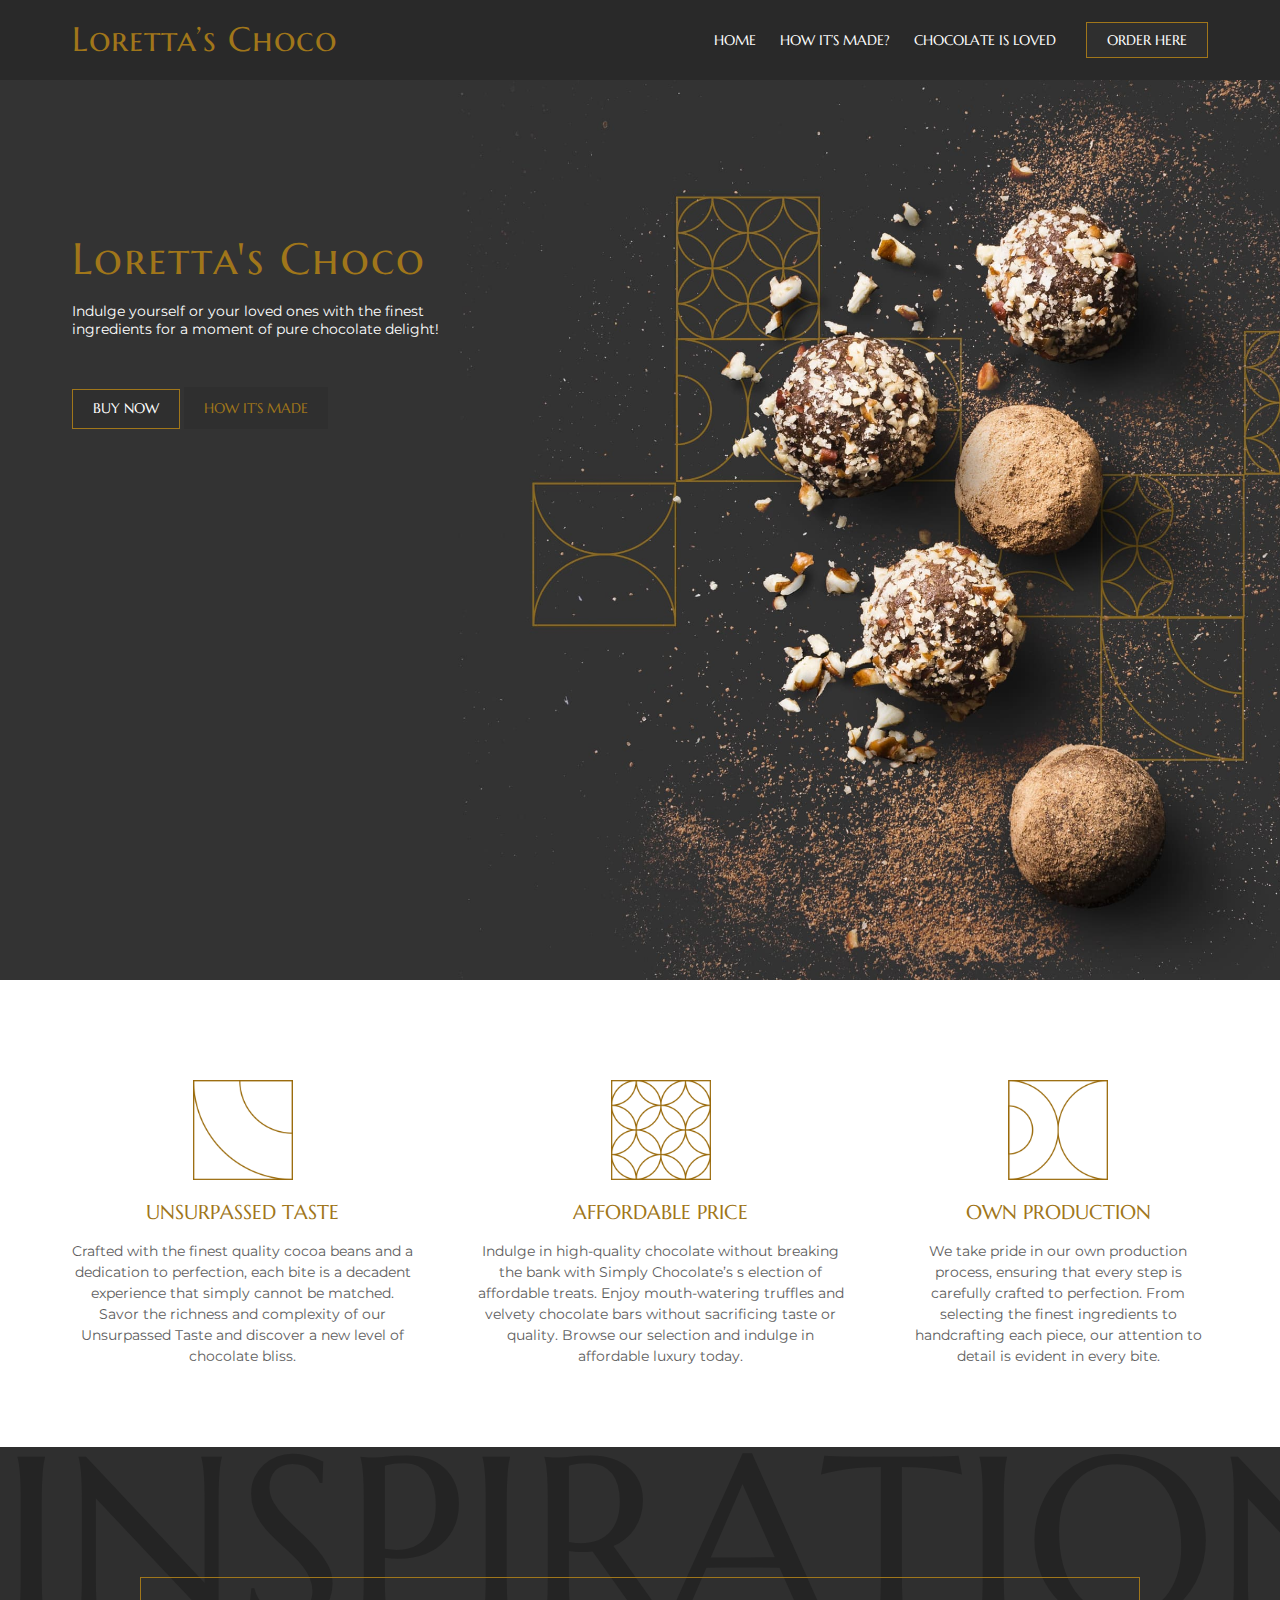
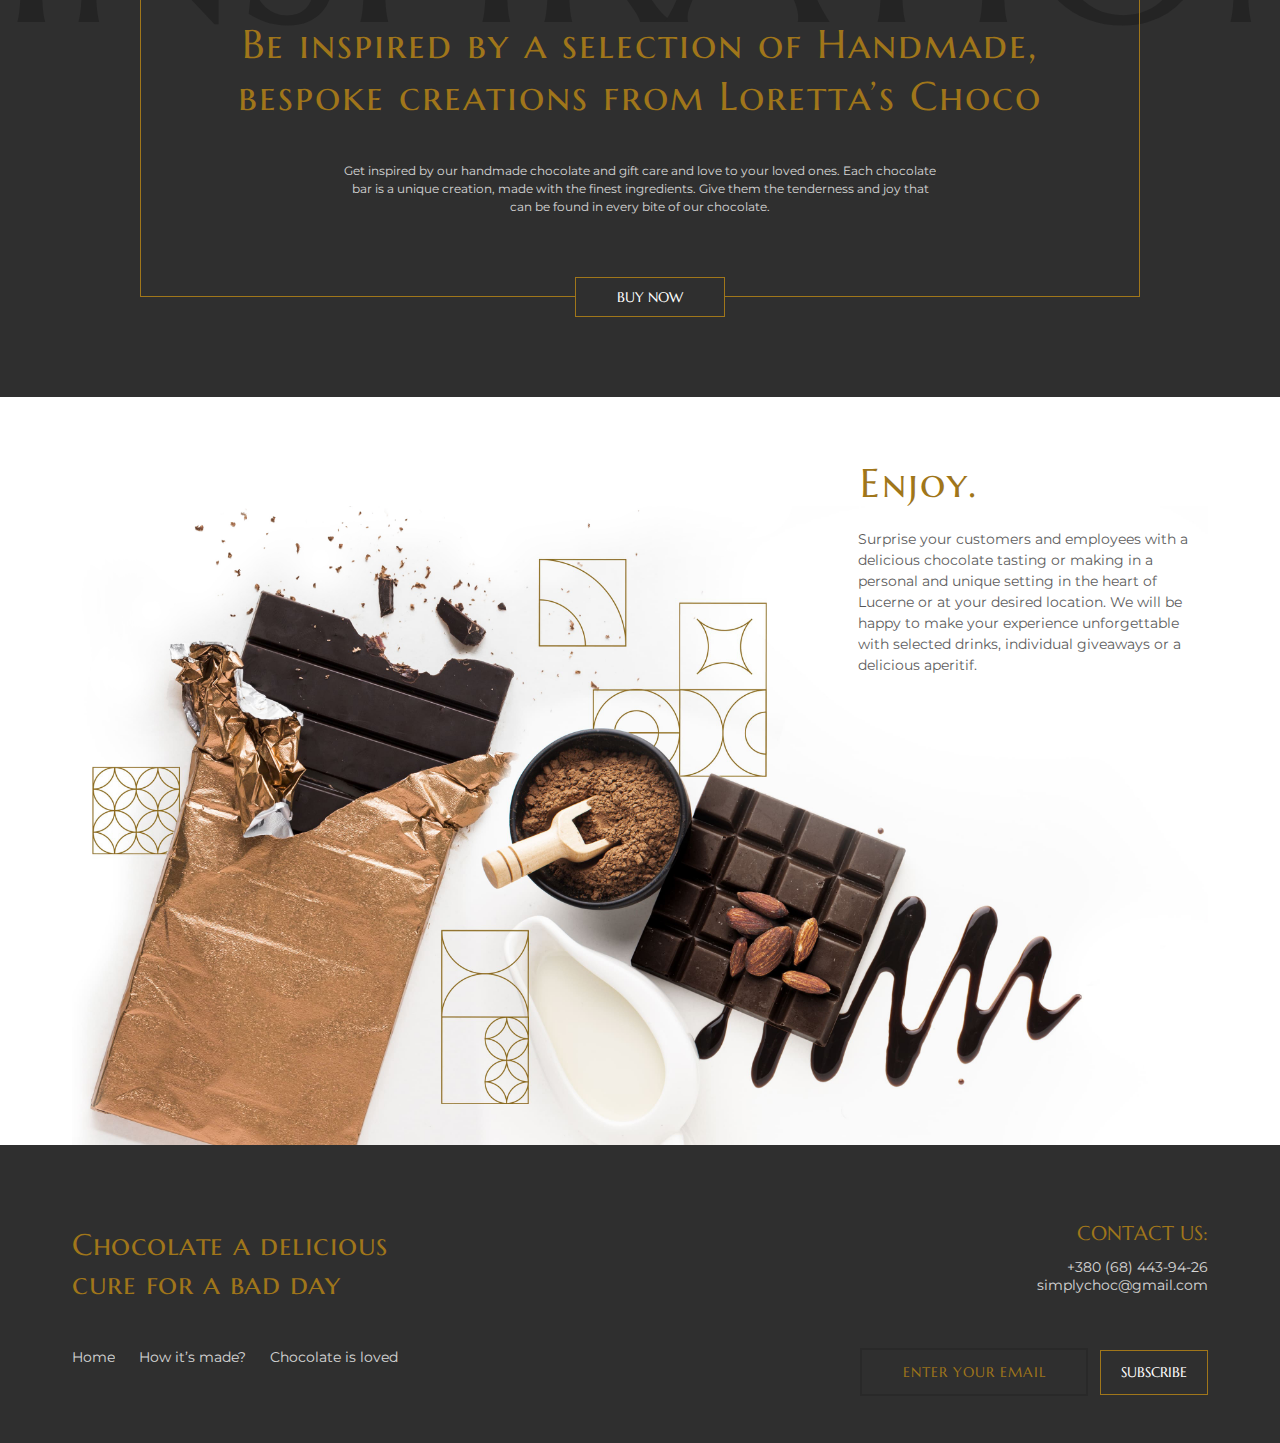
==== commit 50e99bc8: "review" ====
--- a/index.html
+++ b/index.html
@@ -3,171 +3,185 @@
   <head>
     <meta charset="UTF-8" />
     <meta name="viewport" content="width=device-width, initial-scale=1.0" />
-    
+
     <link rel="preconnect" href="https://fonts.googleapis.com" />
     <link rel="preconnect" href="https://fonts.gstatic.com" crossorigin />
     <link
       href="https://fonts.googleapis.com/css2?family=Montserrat:ital,wght@0,400;0,500;0,600;0,700;1,700&display=swap"
       rel="stylesheet"
     />
-    <link rel="preconnect" href="https://fonts.googleapis.com">
-    <link rel="preconnect" href="https://fonts.gstatic.com" crossorigin>
-    <link href="https://fonts.googleapis.com/css2?family=Marcellus+SC&display=swap" rel="stylesheet">
-    <link rel="stylesheet" href="./scc/main.css">
-    <link rel="stylesheet" href="./scc/index.css">
+    <link rel="preconnect" href="https://fonts.googleapis.com" />
+    <link rel="preconnect" href="https://fonts.gstatic.com" crossorigin />
+    <link
+      href="https://fonts.googleapis.com/css2?family=Marcellus+SC&display=swap"
+      rel="stylesheet"
+    />
+    <link rel="stylesheet" href="./css/main.css" />
+    <link rel="stylesheet" href="./css/index.css" />
     <title>Choco</title>
   </head>
+
   <body>
     <div class="wrapper">
-        <!-- Header section -->
-        <header class="header">
-          <div class="header__container container">
-            <a
-              href=""
-              class="header__logo logo"
-              target="_blank"
-              rel="noopener noreferrer"
-            >
+      <!-- Header section -->
+      <header class="header">
+        <div class="header__container container">
+          <a
+            href="/"
+            class="header__logo logo"
+            target="_blank"
+            rel="noopener noreferrer"
+          >
             Loretta’s Choco
-             
-            </a>
-            <nav class="header__navigation navigation">
-              <ul class="navigation__list">
-                <li class="navigation__item">
-                  <a href="./index.html" class="navigation__link">Home</a>
-                </li>
-                <li class="navigation__item">
-                  <a href="./how.html" class="navigation__link">How it’s made?</a>
-                </li>
-                <li class="navigation__item">
-                  <a href="#reviews" class="navigation__link"
-                    >Chocolate is loved</a
-                  >
-                </li>
-              </ul>
-              <button type="button" class="navigation__btn btn">Order here</button>
-            </nav>
-          </div>
-        </header>
-        <!-- main -->
+          </a>
+          <nav class="header__navigation navigation">
+            <ul class="navigation__list">
+              <li class="navigation__item">
+                <a href="./index.html" class="navigation__link">Home</a>
+              </li>
+              <li class="navigation__item">
+                <a href="./how.html" class="navigation__link">How it’s made?</a>
+              </li>
+              <li class="navigation__item">
+                <a href="./reviews.html" class="navigation__link"
+                  >Chocolate is loved</a
+                >
+              </li>
+            </ul>
+            <button type="button" class="navigation__btn btn">
+              Order here
+            </button>
+          </nav>
+        </div>
+      </header>
+      <!-- main -->
       <main class="main">
-            <!-- Hero section -->
-            <section class="hero">
-            <div class="hero__container container">
-                <h1 class="hero__title title">
-                    Loretta's Choco
-                </h1>
-                <p class="hero__subtitle subtitle">
-                    Indulge yourself or your loved ones with the finest ingredients for a moment of pure chocolate delight!
-                </p>
-                <div class="hero__buttons">
-                
-                    <button type="button" class="hero__btn btn">
-                    Buy now
-                    </button>
-
-                    <a href="#how" class="hero__btn btn-white btn">How it’s made</a>
-                </div>
-               
-            </div>
-            </section> 
-            <!-- Benefits section -->
-            <section class="benefits">
-              <div class="benefits__container container">
-                <h2 hidden class="benefits__title">Benefits of Loretta's Choco</h2>
-                <ul class="benefits__list">
-                  <li class="benefits__item">
-                    <div class="benefits__pic">
-                      <img
-                        class="benefits__img"
-                        src="./images/benefits/01.png"
-                        alt="Unsurpassed taste"
-                        width="100"
-                        height="100"
-                      />
-                    </div>
-                    <div>
-                      <h3 class="benefits__subtitle">Unsurpassed taste</h3>
-                      <p class="benefits__txt">
-                        Crafted with the finest quality cocoa beans and a dedication
-                        to perfection, each bite is a decadent experience that
-                        simply cannot be matched. Savor the richness and complexity
-                        of our Unsurpassed Taste and discover a new level of
-                        chocolate bliss.
-                      </p>
-                    </div>
-                  </li>
-                  <li class="benefits__item">
-                    <div class="benefits__pic">
-                      <img
-                        class="benefits__img"
-                        src="./images/benefits/02.png"
-                        alt="Affordable price"
-                        width="100"
-                        height="100"
-                      />
-                    </div>
-                    <div>
-                      <h3 class="benefits__subtitle">Affordable price</h3>
-                      <p class="benefits__txt">
-                        Indulge in high-quality chocolate without breaking the bank
-                        with Simply Chocolate's s election of affordable treats.
-                        Enjoy mouth-watering truffles and velvety chocolate bars
-                        without sacrificing taste or quality. Browse our selection
-                        and indulge in affordable luxury today.
-                      </p>
-                    </div>
-                  </li>
-                  <li class="benefits__item">
-                    <div class="benefits__pic">
-                      <img
-                        class="benefits__img"
-                        src="./images/benefits/03.png"
-                        alt="Own production"
-                        width="100"
-                        height="100"
-                      />
-                    </div>
-                    <div>
-                      <h3 class="benefits__subtitle">Own production</h3>
-                      <p class="benefits__txt">
-                        We take pride in our own production process, ensuring that
-                        every step is carefully crafted to perfection. From
-                        selecting the finest ingredients to handcrafting each piece,
-                        our attention to detail is evident in every bite.
-                      </p>
-                    </div>
-                  </li>
-                </ul>
-              </div>
-            </section>
-            <!-- Be inspired section -->
-            <section class="inspired">
-                <div class="inspired__container container">
-                    <div class="inspired__wrapper">
-                        <h2 class="inspired__title title">Be inspired by a selection of Handmade, bespoke creations from Loretta's Choco</h2>
-                        <p class="inspired__txt">Get inspired by our handmade chocolate and gift care and love to your loved ones. Each chocolate bar is a unique creation, made with the finest ingredients. Give them the tenderness and joy that can be found in every bite of our chocolate.</p>
-                    </div>
-                        <button type="button" class="inspired__btn btn">
-                        Buy now
-                        </button>
-                </div>              
-            </section>
-            <!-- ENJOY section -->
-            <section class="enjoy">
-                <div class="enjoy__container container">
-                    <div class="enjoy__wrapper">
-                        <h2 class="enjoy__title title">Enjoy.</h2>
-                        <p class="enjoy__txt">Surprise your customers and employees with a delicious chocolate tasting or making in a personal and unique setting in the heart of Lucerne or at your desired location. We will be happy to make your experience unforgettable with selected drinks, individual giveaways or a delicious aperitif.
-
-                        </p>
-
-                        <img class="enjoy__img" src="./images/enjoy/bg_white.jpg" alt="chocolate">
-                    </div>
-                </div>
-            </section>
-        </main>
-        <!-- footer section -->
+        <!-- Hero section -->
+        <section class="hero">
+          <div class="hero__container container">
+            <h1 class="hero__title title">Loretta's Choco</h1>
+            <p class="hero__subtitle subtitle">
+              Indulge yourself or your loved ones with the finest ingredients
+              for a moment of pure chocolate delight!
+            </p>
+            <div class="hero__buttons">
+              <button type="button" class="hero__btn btn">Buy now</button>
+
+              <a href="#how" class="hero__btn btn-white btn">How it’s made</a>
+            </div>
+          </div>
+        </section>
+        <!-- Benefits section -->
+        <section class="benefits">
+          <div class="benefits__container container">
+            <h2 hidden class="benefits__title">Benefits of Loretta’s Choco</h2>
+            <ul class="benefits__list">
+              <li class="benefits__item">
+                <div class="benefits__pic">
+                  <img
+                    class="benefits__img"
+                    src="./images/benefits/01.png"
+                    alt="Unsurpassed taste"
+                    width="100"
+                    height="100"
+                  />
+                </div>
+                <div>
+                  <h3 class="benefits__subtitle">Unsurpassed taste</h3>
+                  <p class="benefits__txt">
+                    Crafted with the finest quality cocoa beans and a dedication
+                    to perfection, each bite is a decadent experience that
+                    simply cannot be matched. Savor the richness and complexity
+                    of our Unsurpassed Taste and discover a new level of
+                    chocolate bliss.
+                  </p>
+                </div>
+              </li>
+              <li class="benefits__item">
+                <div class="benefits__pic">
+                  <img
+                    class="benefits__img"
+                    src="./images/benefits/02.png"
+                    alt="Affordable price"
+                    width="100"
+                    height="100"
+                  />
+                </div>
+                <div>
+                  <h3 class="benefits__subtitle">Affordable price</h3>
+                  <p class="benefits__txt">
+                    Indulge in high-quality chocolate without breaking the bank
+                    with Simply Chocolate’s s election of affordable treats.
+                    Enjoy mouth-watering truffles and velvety chocolate bars
+                    without sacrificing taste or quality. Browse our selection
+                    and indulge in affordable luxury today.
+                  </p>
+                </div>
+              </li>
+              <li class="benefits__item">
+                <div class="benefits__pic">
+                  <img
+                    class="benefits__img"
+                    src="./images/benefits/03.png"
+                    alt="Own production"
+                    width="100"
+                    height="100"
+                  />
+                </div>
+                <div>
+                  <h3 class="benefits__subtitle">Own production</h3>
+                  <p class="benefits__txt">
+                    We take pride in our own production process, ensuring that
+                    every step is carefully crafted to perfection. From
+                    selecting the finest ingredients to handcrafting each piece,
+                    our attention to detail is evident in every bite.
+                  </p>
+                </div>
+              </li>
+            </ul>
+          </div>
+        </section>
+        <!-- Be inspired section -->
+        <section class="inspired">
+          <div class="inspired__container container">
+            <div class="inspired__wrapper">
+              <h2 class="inspired__title title">
+                Be inspired by a selection of Handmade, bespoke creations from
+                Loretta’s Choco
+              </h2>
+              <p class="inspired__txt">
+                Get inspired by our handmade chocolate and gift care and love to
+                your loved ones. Each chocolate bar is a unique creation, made
+                with the finest ingredients. Give them the tenderness and joy
+                that can be found in every bite of our chocolate.
+              </p>
+            </div>
+            <button type="button" class="inspired__btn btn">Buy now</button>
+          </div>
+        </section>
+        <!-- ENJOY section -->
+        <section class="enjoy">
+          <div class="enjoy__container container">
+            <div class="enjoy__wrapper">
+              <h2 class="enjoy__title title">Enjoy.</h2>
+              <p class="enjoy__txt">
+                Surprise your customers and employees with a delicious chocolate
+                tasting or making in a personal and unique setting in the heart
+                of Lucerne or at your desired location. We will be happy to make
+                your experience unforgettable with selected drinks, individual
+                giveaways or a delicious aperitif.
+              </p>
+
+              <img
+                class="enjoy__img"
+                src="./images/enjoy/bg_white.jpg"
+                alt="chocolate"
+              />
+            </div>
+          </div>
+        </section>
+      </main>
+      <!-- footer section -->
       <footer class="footer">
         <div class="footer__container container">
           <div class="footer__first">
@@ -214,6 +228,6 @@
           </div>
         </div>
       </footer>
-    
+    </div>
   </body>
 </html>
--- a/css/main.css
+++ b/css/main.css
@@ -0,0 +1,527 @@
+/*--------------------------------------*/
+/*Обнуление*/
+/*--------------------------------------*/
+/*--------------------------------------*/
+/*--------------------------------------*/
+/*--------------------------------------*/
+
+* {
+  padding: 0;
+  margin: 0;
+  border: 0;
+}
+*,
+*:before,
+*:after {
+  -moz-box-sizing: border-box;
+  -webkit-box-sizing: border-box;
+  box-sizing: border-box;
+}
+:focus,
+:active {
+  outline: none;
+}
+a:focus,
+a:active {
+  outline: none;
+}
+nav,
+footer,
+header,
+aside {
+  display: block;
+}
+html,
+body {
+  height: 100%;
+  width: 100%;
+  font-size: 100%;
+  line-height: 1;
+  font-size: 20px;
+  -ms-text-size-adjust: 100%;
+  -moz-text-size-adjust: 100%;
+  -webkit-text-size-adjust: 100%;
+}
+input,
+button,
+textarea {
+  font-family: inherit;
+}
+input::-ms-clear {
+  display: none;
+}
+button {
+  cursor: pointer;
+}
+button::-moz-focus-inner {
+  padding: 0;
+  border: 0;
+}
+a,
+a:visited {
+  text-decoration: none;
+}
+a:hover {
+  text-decoration: none;
+}
+ul li {
+  list-style: none;
+  font-style: normal;
+}
+img {
+  vertical-align: top;
+}
+h1,
+h2,
+h3,
+h4,
+h5,
+h6 {
+  font-size: inherit;
+  font-weight: inherit;
+}
+
+/*--------------------------------------*/
+/*--------------------------------------*/
+/*--------------------------------------*/
+/*--------------------------------------*/
+
+:root {
+  --bg-darck-color: #292929;
+  --bg-grey-color: #2f2f2f;
+  --bg-white: #ffffff;
+
+  --txt-black: #111111;
+  --txt-white: #ffffff;
+  --txt-gold: #a0761a;
+}
+
+body {
+  font-family: "Montserrat", sans-serif;
+  font-style: normal;
+  font-weight: 400;
+  font-size: 14px;
+  line-height: 1.3;
+  color: var(--txt-white);
+  background-color: var(--bg-grey-color);
+}
+
+/*--------------------------------------*/
+/*--------------------------------------*/
+/*--------------------------------------*/
+/*--------------------------------------*/
+
+.wrapper {
+  overflow: clip;
+  min-height: 100%;
+  display: flex;
+  flex-direction: column;
+}
+.container {
+  max-width: 1200px;
+  margin: 0 auto;
+  padding: 0px 32px;
+  width: 100%;
+}
+.main {
+  flex: 1 1 auto;
+}
+.title {
+  font-family: "Marcellus SC", serif;
+  font-weight: 400;
+  font-size: 44px;
+  line-height: 1.3;
+  letter-spacing: 2px;
+  color: var(--txt-gold);
+}
+.subtitle {
+}
+
+.btn {
+  color: var(--txt-white);
+
+  font-family: "Marcellus SC", serif;
+  font-weight: 400;
+  font-size: 14px;
+  line-height: 1.3;
+  text-transform: uppercase;
+
+  padding: 8px 20px;
+  background-color: var(--bg-grey-color);
+  border: var(--txt-gold) solid 1px;
+
+  transition: all 0.3s ease 0s;
+}
+.btn:hover,
+.btn:focus,
+.btn:active {
+  background-color: var(--bg-darck-color);
+  color: var(--txt-gold);
+}
+
+/*--------------------------------------*/
+/*--------------------------------------*/
+/*--------------------------------------*/
+/*--------------------------------------*/
+/*header style start*/
+/*--------------------------------------*/
+/*--------------------------------------*/
+/*--------------------------------------*/
+/*--------------------------------------*/
+
+.header {
+  background-color: var(--bg-darck-color);
+}
+
+.header__container {
+  display: flex;
+  align-items: center;
+  justify-content: space-between;
+
+  height: 80px;
+}
+
+.header__logo {
+  display: flex;
+  align-items: center;
+}
+.logo {
+  font-family: "Marcellus SC", serif;
+  font-weight: 400;
+  font-size: 34px;
+  line-height: 1.3;
+  letter-spacing: 1px;
+  color: var(--txt-gold);
+
+  transition: all 0.3s ease 0s;
+}
+
+.logo:hover,
+.logo:focus,
+.logo:active {
+  opacity: 0.6;
+}
+
+.header__navigation {
+}
+
+.navigation {
+  display: flex;
+  font-weight: 400;
+}
+.navigation__list {
+  display: flex;
+  align-items: center;
+}
+.navigation__item:not(:last-child) {
+  margin-right: 24px;
+}
+
+.navigation__link {
+  color: var(--txt-white);
+
+  font-family: "Marcellus SC", serif;
+  font-weight: 400;
+  font-size: 14px;
+  line-height: 1.3;
+  text-transform: uppercase;
+
+  transition: all 0.3s ease 0s;
+}
+.navigation__link:hover,
+.navigation__link:focus,
+.navigation__link:active {
+  color: var(--txt-gold);
+}
+.navigation__btn {
+  margin-left: 30px;
+}
+
+/*--------------------------------------*/
+/*--------------------------------------*/
+/*--------------------------------------*/
+/*--------------------------------------*/
+/*header style end*/
+/*header media start*/
+/*--------------------------------------*/
+/*--------------------------------------*/
+/*--------------------------------------*/
+/*--------------------------------------*/
+
+@media screen and (max-width: 968px) {
+  .logo {
+    font-size: 24px;
+  }
+  .navigation__link {
+    font-size: 12px;
+    letter-spacing: 1px;
+  }
+  .navigation__item:not(:last-child) {
+    margin-right: 14px;
+  }
+  .btn {
+    font-size: 12px;
+  }
+}
+@media screen and (max-width: 767px) {
+  .navigation__link {
+    display: none;
+  }
+  .title {
+    font-size: 34px;
+    line-height: 1.3;
+    letter-spacing: 1px;
+  }
+  .container {
+    margin: 0 auto;
+    padding: 0px 25px;
+    width: 100%;
+  }
+}
+
+@media screen and (max-width: 380px) {
+  .container {
+    margin: 0 auto;
+    padding: 0px 15px;
+    width: 100%;
+  }
+  .logo {
+    font-size: 14px;
+    max-width: 50px;
+  }
+  .navigation__btn {
+    margin-left: 10px;
+  }
+}
+
+/*--------------------------------------*/
+/*--------------------------------------*/
+/*--------------------------------------*/
+/*--------------------------------------*/
+/*header media end*/
+/*footer stile start*/
+/*--------------------------------------*/
+/*--------------------------------------*/
+/*--------------------------------------*/
+/*--------------------------------------*/
+
+.footer {
+  background-color: var(--bg-violet-color);
+  height: 298px;
+  padding-top: 80px;
+  padding-bottom: 50px;
+}
+
+.footer__container {
+}
+
+.footer__second {
+  display: flex;
+  justify-content: space-between;
+}
+.footer__first {
+  display: flex;
+  justify-content: space-between;
+  position: relative;
+}
+.footer__first::after {
+  content: "";
+  display: block;
+  max-width: 300px;
+  height: 2px;
+  background-color: rgba(255, 255, 255, 0.9);
+  position: absolute;
+  z-index: 2;
+  top: 20px;
+}
+.footer__title {
+  max-width: 350px;
+  font-size: 30px;
+  letter-spacing: 0.5px;
+  padding-bottom: 45px;
+}
+
+.footer__adress {
+}
+
+.adress {
+  display: flex;
+  flex-direction: column;
+  color: var(--txt-white);
+  text-align: right;
+}
+
+.adress__subtitle {
+  font-family: "Marcellus SC", serif;
+  text-transform: uppercase;
+  color: #a0761a;
+  font-weight: 500;
+  font-size: 20px;
+  line-height: 18px;
+  font-style: normal;
+  margin-bottom: 15px;
+}
+.adress__list {
+}
+
+.adress__item {
+}
+
+.adress__link {
+  color: var(--txt-white);
+  opacity: 0.8;
+  transition: all 0.3s ease 0s;
+}
+.adress__link:hover,
+.adress__link:active,
+.adress__link:focus {
+  color: var(--txt-gold);
+}
+.footer__nav {
+}
+
+.nav {
+  display: flex;
+}
+.nav__item {
+  margin-right: 24px;
+}
+.nav__link {
+  font-weight: 400;
+  font-size: 14px;
+  line-height: 18px;
+  font-style: normal;
+  color: var(--txt-white);
+  opacity: 0.8;
+
+  transition: all 0.3s ease 0s;
+}
+.nav__link:hover,
+.nav__link:active,
+.nav__link:focus {
+  color: #a0761a;
+}
+.footer__wrapper {
+}
+
+.footer__input {
+  margin: 0 auto;
+  margin-bottom: 15px;
+  padding: 8px 20px;
+  height: 48px;
+  font-weight: 400;
+  letter-spacing: 1px;
+
+  color: var(--txt-white);
+  text-align: center;
+
+  background-color: transparent;
+  margin-right: 8px;
+  border: 2px solid #292929;
+
+  transition: all 0.3s ease 0s;
+}
+.footer__input:hover,
+.footer__input:active,
+.footer__input:focus {
+  color: var(--txt-white);
+  background-color: #292929;
+}
+.footer__input::placeholder {
+  font-family: "Marcellus SC", serif;
+  font-weight: 400;
+  font-size: 14px;
+  line-height: 1.3;
+  text-transform: uppercase;
+  color: var(--txt-gold);
+}
+.footer__btn {
+  height: 45px;
+}
+
+/*--------------------------------------*/
+/*--------------------------------------*/
+/*--------------------------------------*/
+/*--------------------------------------*/
+/*footer style end*/
+/*footer media start*/
+/*--------------------------------------*/
+/*--------------------------------------*/
+/*--------------------------------------*/
+/*--------------------------------------*/
+
+@media screen and (max-width: 968px) {
+  .footer__title {
+    max-width: 350px;
+    font-size: 24px;
+
+    padding-bottom: 45px;
+  }
+  .adress__subtitle {
+    font-size: 24px;
+    text-transform: none;
+    padding-top: 8px;
+  }
+}
+@media screen and (max-width: 767px) {
+  .footer {
+    padding-top: 40px;
+    padding-bottom: 50px;
+  }
+  .footer__second {
+    display: flex;
+    justify-content: space-between;
+    flex-direction: column;
+  }
+  .footer__nav {
+    padding-bottom: 30px;
+  }
+  .footer__input {
+    padding-right: 35px;
+  }
+  .adress {
+    font-size: 12px;
+  }
+}
+@media screen and (max-width: 508px) {
+  .footer {
+    margin: 0 auto;
+    margin-bottom: 40px;
+  }
+
+  .footer__first {
+    display: flex;
+    flex-direction: column;
+  }
+  .footer__adress {
+    text-align: center;
+    margin: 0 auto;
+    margin-bottom: 30px;
+  }
+  .footer__title {
+    text-align: center;
+    padding-bottom: 15px;
+  }
+  .footer__nav {
+    display: none;
+  }
+}
+@media screen and (max-width: 380px) {
+  .footer {
+    margin: 0 auto;
+    margin-bottom: 60px;
+  }
+
+  .footer__wrapper {
+    display: flex;
+    flex-direction: column;
+  }
+  .footer__input {
+    margin: 0px;
+  }
+  .footer__btn {
+    margin-top: 10px;
+    margin-bottom: 20px;
+    max-width: 100%;
+  }
+}
--- a/css/index.css
+++ b/css/index.css
@@ -0,0 +1,447 @@
+/*hero style start*/
+/*--------------------------------------*/
+/*--------------------------------------*/
+/*--------------------------------------*/
+/*--------------------------------------*/
+
+.hero {
+  height: 100vh;
+  background-image: url(../images/hero/bg_hero.jpg);
+  background-repeat: no-repeat;
+  background-position: center;
+  background-size: cover;
+}
+.hero__container {
+}
+
+.hero__title {
+  padding-top: 150px;
+  padding-bottom: 15px;
+}
+
+.hero__subtitle {
+  max-width: 400px;
+  padding-bottom: 50px;
+}
+
+.hero__buttons {
+}
+
+.hero__btn {
+  height: 40px;
+}
+
+.btn-white {
+  border: transparent;
+  color: var(--txt-gold);
+  transition: all 0.3s ease 0s;
+  text-align: center;
+  padding: 12px 20px;
+}
+.btn-white:hover,
+.btn-white:focus,
+.btn-white:active {
+  color: var(--txt-white);
+  background-color: transparent;
+}
+
+/*--------------------------------------*/
+/*--------------------------------------*/
+/*--------------------------------------*/
+/*--------------------------------------*/
+/*hero style end*/
+/*hero media start*/
+/*--------------------------------------*/
+/*--------------------------------------*/
+/*--------------------------------------*/
+/*--------------------------------------*/
+
+@media screen and (max-width: 968px) {
+}
+@media screen and (max-width: 767px) {
+  .hero__title {
+    padding-top: 100px;
+    padding-bottom: 15px;
+    max-width: 200px;
+  }
+  .hero__subtitle {
+    max-width: 250px;
+    padding-bottom: 50px;
+  }
+}
+@media screen and (max-width: 508px) {
+  .hero__subtitle {
+    max-width: 160px;
+    padding-bottom: 170px;
+    font-size: 10px;
+  }
+  .hero__btn {
+    margin-left: 20px;
+  }
+}
+@media screen and (max-width: 380px) {
+  .hero__title {
+    padding-top: 70px;
+    padding-bottom: 15px;
+    max-width: 200px;
+  }
+  .hero__buttons {
+    display: flex;
+    flex-direction: column;
+  }
+
+  .hero__btn {
+    margin-bottom: 20px;
+  }
+}
+
+/*--------------------------------------*/
+/*--------------------------------------*/
+/*--------------------------------------*/
+/*--------------------------------------*/
+/*hero style-media end*/
+/*benefits style start*/
+/*--------------------------------------*/
+/*--------------------------------------*/
+/*--------------------------------------*/
+/*--------------------------------------*/
+
+.benefits {
+  background-color: var(--bg-violet-color);
+  padding-top: 100px;
+  padding-bottom: 80px;
+  color: var(--txt-black);
+  background-color: var(--bg-white);
+}
+.benefits__container {
+}
+
+.benefits__title {
+}
+
+.benefits__list {
+  display: flex;
+  justify-content: space-between;
+  gap: 60px;
+}
+.benefits__item {
+  display: flex;
+  flex-direction: column;
+  justify-content: center;
+  align-items: center;
+}
+
+.benefits__img {
+}
+
+.benefits__pic {
+  margin-bottom: 20px;
+}
+
+.benefits__subtitle {
+  font-family: "Marcellus SC", serif;
+  font-weight: 500;
+  font-size: 20px;
+  line-height: 1.3;
+  text-transform: uppercase;
+  color: var(--txt-gold);
+  margin-bottom: 15px;
+  text-align: center;
+}
+.benefits__txt {
+  font-weight: 400;
+  font-size: 14px;
+  line-height: 1.5;
+  letter-spacing: 2%;
+  opacity: 70%;
+  text-align: center;
+}
+
+/*--------------------------------------*/
+/*--------------------------------------*/
+/*--------------------------------------*/
+/*--------------------------------------*/
+/*benefits style end*/
+/*benefits media start*/
+/*--------------------------------------*/
+/*--------------------------------------*/
+/*--------------------------------------*/
+/*--------------------------------------*/
+
+@media screen and (max-width: 968px) {
+  .benefits {
+    padding-top: 50px;
+    padding-bottom: 50px;
+  }
+}
+@media screen and (max-width: 767px) {
+  .benefits {
+    padding-top: 30px;
+    padding-bottom: 30px;
+  }
+  .benefits__list {
+    display: flex;
+    flex-direction: column;
+    justify-content: space-between;
+    gap: 40px;
+  }
+  .benefits__txt {
+    font-size: 12px;
+    text-align: left;
+    max-width: 400px;
+  }
+}
+@media screen and (max-width: 380px) {
+  .benefits {
+    padding-top: 20px;
+    padding-bottom: 15px;
+  }
+}
+
+/*--------------------------------------*/
+/*--------------------------------------*/
+/*--------------------------------------*/
+/*--------------------------------------*/
+/*benefits media end*/
+/*inspired style start*/
+/*--------------------------------------*/
+/*--------------------------------------*/
+/*--------------------------------------*/
+/*--------------------------------------*/
+
+.inspired {
+  padding-top: 130px;
+  padding-bottom: 100px;
+
+  background-color: #2f2f2f;
+  position: relative;
+}
+.inspired::after {
+  content: "Inspiration";
+  position: absolute;
+  display: block;
+  width: 100%;
+  font-size: 236px;
+  top: -60px;
+
+  font-family: "Marcellus SC", serif;
+  font-weight: 500;
+
+  line-height: 1.3;
+  text-transform: uppercase;
+  color: #1d1d1d;
+  opacity: 0.6;
+  z-index: 1;
+}
+.inspired__container {
+}
+
+.inspired__wrapper {
+  margin: 0 auto;
+  max-width: 1000px;
+
+  padding: 40px 40px;
+  padding-bottom: 80px;
+  background-color: var(--bg-grey-color);
+
+  border: var(--txt-gold) solid 1px;
+  position: relative;
+  background-color: transparent;
+  z-index: 2;
+}
+.inspired__title {
+  font-size: 40px;
+  padding-bottom: 40px;
+  text-align: center;
+}
+.inspired__txt {
+  max-width: 600px;
+  margin: 0 auto;
+  text-align: center;
+  font-weight: 400;
+
+  font-size: 12px;
+  line-height: 1.5;
+  letter-spacing: 2%;
+  opacity: 80%;
+}
+.inspired__btn {
+  margin-left: -65px;
+  margin-top: -20px;
+  width: 150px;
+  height: 40px;
+  position: absolute;
+  left: 50%;
+  z-index: 3;
+}
+
+/*--------------------------------------*/
+/*--------------------------------------*/
+/*--------------------------------------*/
+/*--------------------------------------*/
+/*inspired style end*/
+/*inspired media start*/
+/*--------------------------------------*/
+/*--------------------------------------*/
+/*--------------------------------------*/
+/*--------------------------------------*/
+
+@media screen and (max-width: 968px) {
+  .inspired__title {
+    font-size: 24px;
+    padding-bottom: 20px;
+    text-align: center;
+  }
+  .inspired {
+    padding-top: 90px;
+    padding-bottom: 100px;
+
+    position: relative;
+  }
+  .inspired::after {
+    content: "Inspiration";
+    position: absolute;
+    display: block;
+    width: 100%;
+    font-size: 180px;
+    top: -50px;
+
+    font-family: "Marcellus SC", serif;
+    font-weight: 500;
+
+    line-height: 1.3;
+    text-transform: uppercase;
+    color: #1d1d1d;
+    opacity: 0.6;
+    z-index: 1;
+  }
+}
+
+@media screen and (max-width: 767px) {
+  .inspired__txt {
+    font-size: 12px;
+  }
+  .inspired {
+    padding-top: 30px;
+    padding-bottom: 40px;
+    position: relative;
+  }
+  .inspired::after {
+    content: "Inspiration";
+    position: absolute;
+    display: block;
+    width: 100%;
+    font-size: 70px;
+    top: -19px;
+
+    font-family: "Marcellus SC", serif;
+    font-weight: 500;
+
+    line-height: 1.3;
+    text-transform: uppercase;
+    color: #1d1d1d;
+    opacity: 0.6;
+    z-index: 1;
+  }
+}
+@media screen and (max-width: 380px) {
+}
+
+/*--------------------------------------*/
+/*--------------------------------------*/
+/*--------------------------------------*/
+/*--------------------------------------*/
+/*inspired media end*/
+/*enjoy style start*/
+/*--------------------------------------*/
+/*--------------------------------------*/
+/*--------------------------------------*/
+/*--------------------------------------*/
+
+.enjoy {
+  background-color: var(--bg-white);
+}
+.enjoy__container {
+}
+
+.enjoy__title {
+  padding-bottom: 20px;
+  padding-top: 60px;
+  font-size: 40px;
+  text-align: end;
+  margin-left: auto;
+  margin-right: 230px;
+}
+
+.enjoy__txt {
+  color: var(--txt-black);
+  max-width: 350px;
+  font-weight: 400;
+  font-size: 14px;
+  line-height: 1.5;
+  letter-spacing: 2%;
+  opacity: 70%;
+  margin-left: auto;
+  margin-right: 0;
+}
+
+.enjoy__img {
+  max-width: 100%;
+  margin-top: -170px;
+}
+
+/*--------------------------------------*/
+/*--------------------------------------*/
+/*--------------------------------------*/
+/*--------------------------------------*/
+/*enjoy style end*/
+/*enjoy media start*/
+/*--------------------------------------*/
+/*--------------------------------------*/
+/*--------------------------------------*/
+/*--------------------------------------*/
+
+@media screen and (max-width: 975px) {
+  .enjoy__img {
+    display: block;
+    max-width: 900px;
+    margin-top: 0;
+  }
+  .enjoy__wrapper {
+    display: flex;
+    flex-direction: column;
+    justify-content: center;
+    align-items: center;
+  }
+  .enjoy__title {
+    font-size: 34px;
+    padding-bottom: 15px;
+    margin: 0 auto;
+  }
+
+  .enjoy__txt {
+    font-size: 14px;
+    max-width: 580px;
+    padding-bottom: 20px;
+    margin: 0 auto;
+  }
+}
+@media screen and (max-width: 767px) {
+  .enjoy {
+  }
+
+  .enjoy__title {
+    font-size: 24px;
+    padding-bottom: 15px;
+    text-align: center;
+    padding-top: 40px;
+  }
+  .enjoy__txt {
+    font-size: 12px;
+  }
+}
+@media screen and (max-width: 500px) {
+  .enjoy__title {
+    padding-top: 20px;
+  }
+}
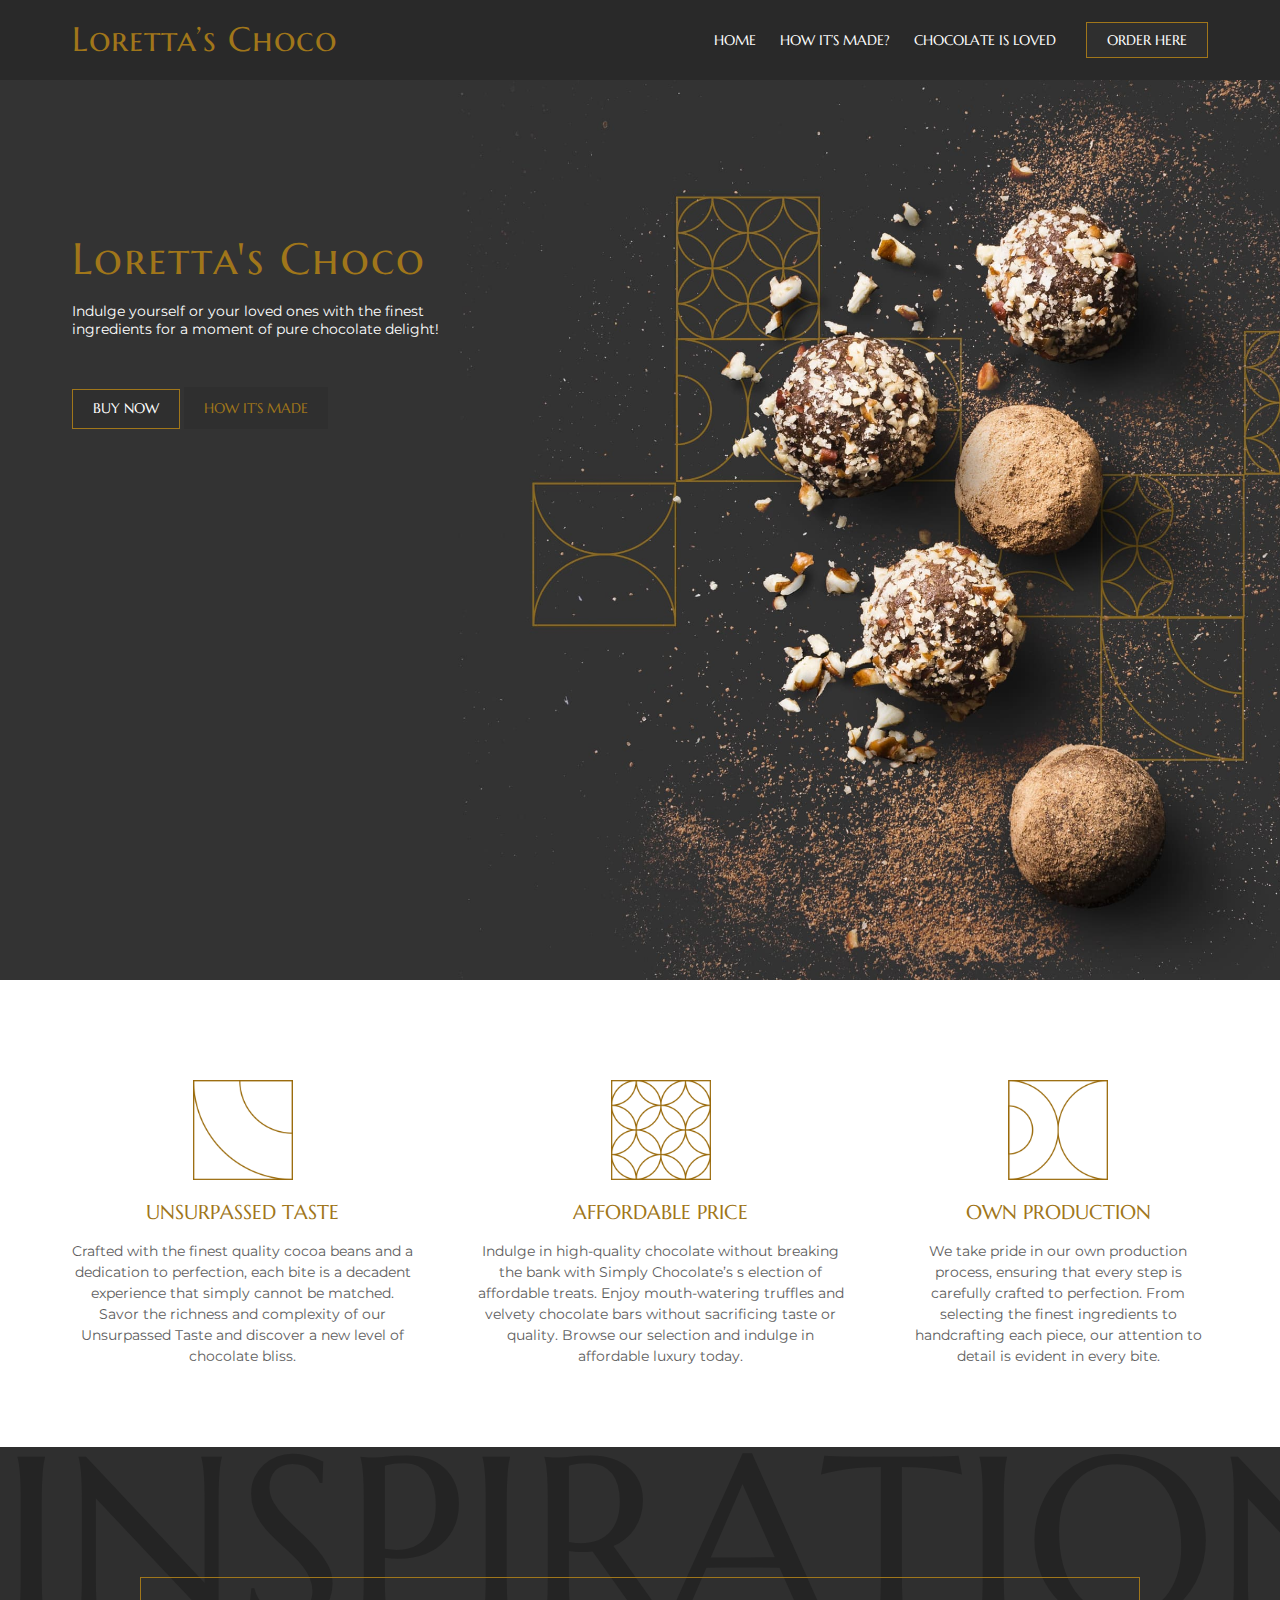
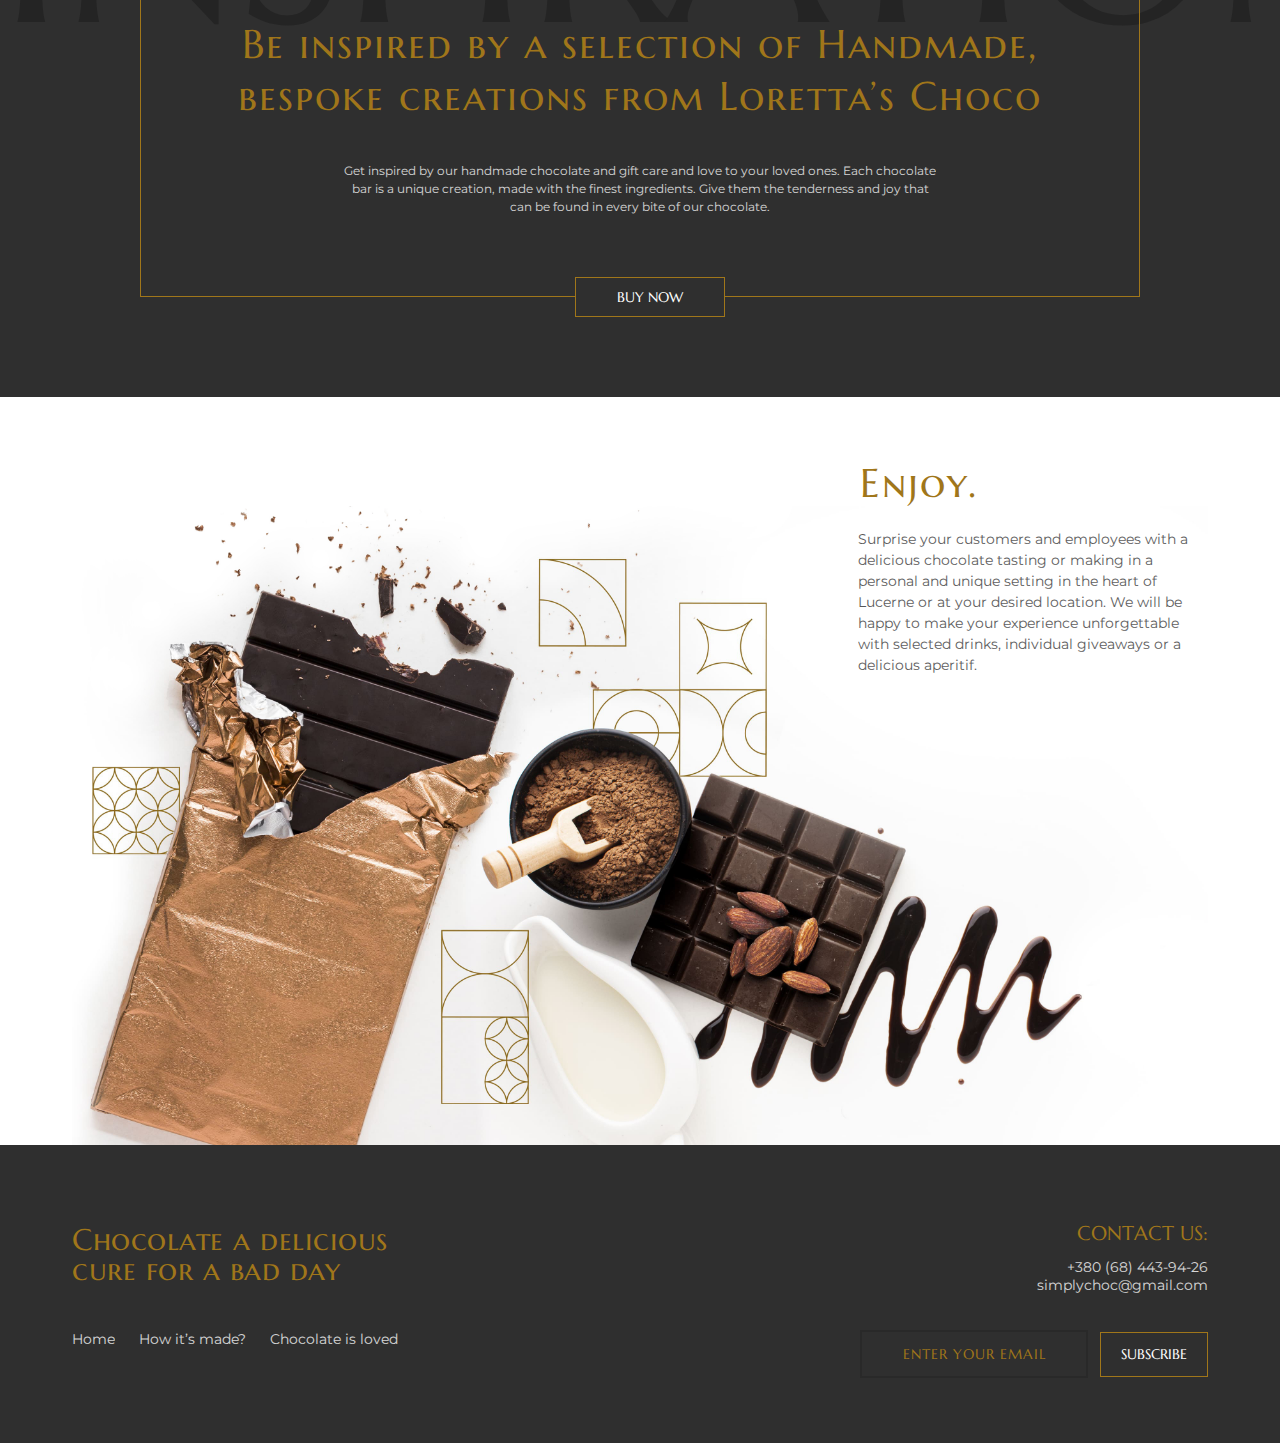
==== commit 28dc1af9: "add shop" ====
--- a/index.html
+++ b/index.html
@@ -67,7 +67,9 @@
             <div class="hero__buttons">
               <button type="button" class="hero__btn btn">Buy now</button>
 
-              <a href="#how" class="hero__btn btn-white btn">How it’s made</a>
+              <a href="./how.html" class="hero__btn btn-white btn"
+                >How it’s made</a
+              >
             </div>
           </div>
         </section>
--- a/css/main.css
+++ b/css/main.css
@@ -339,6 +339,7 @@
   font-size: 30px;
   letter-spacing: 0.5px;
   padding-bottom: 45px;
+  line-height: 1;
 }
 
 .footer__adress {
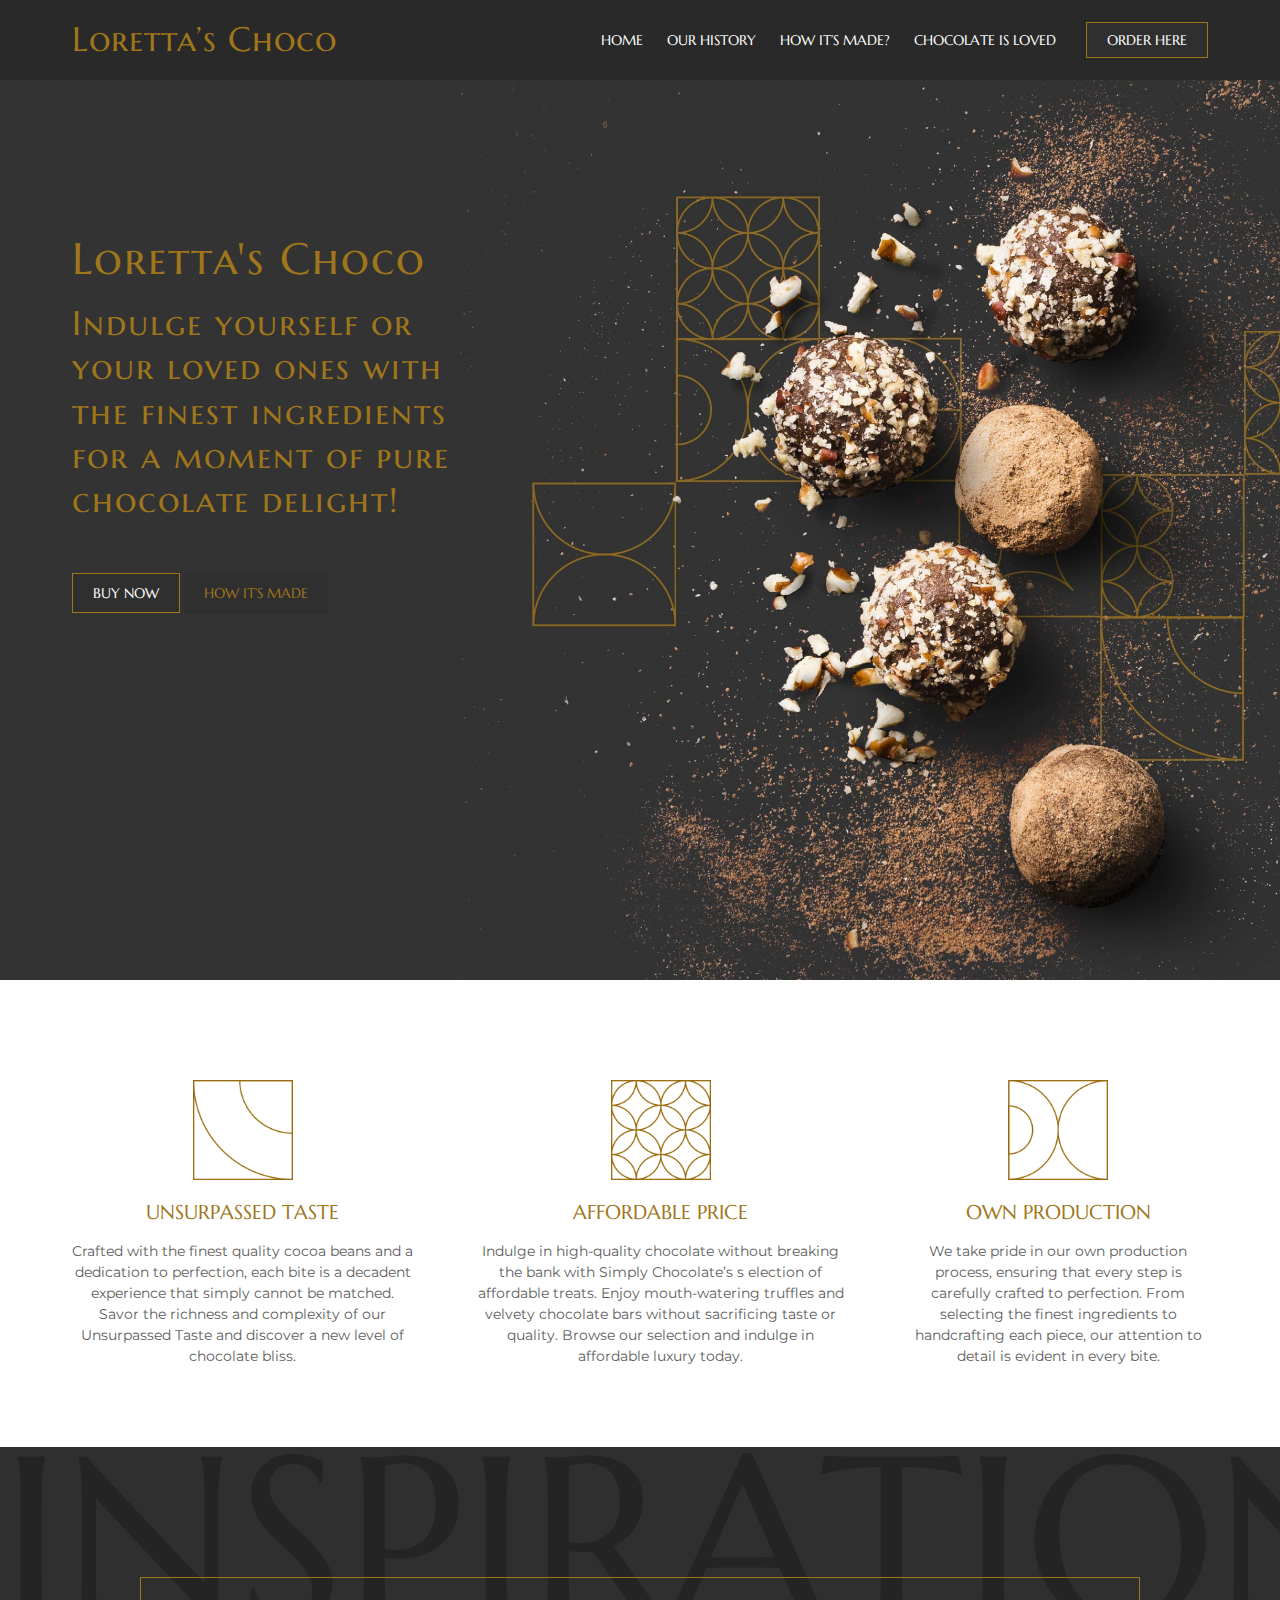
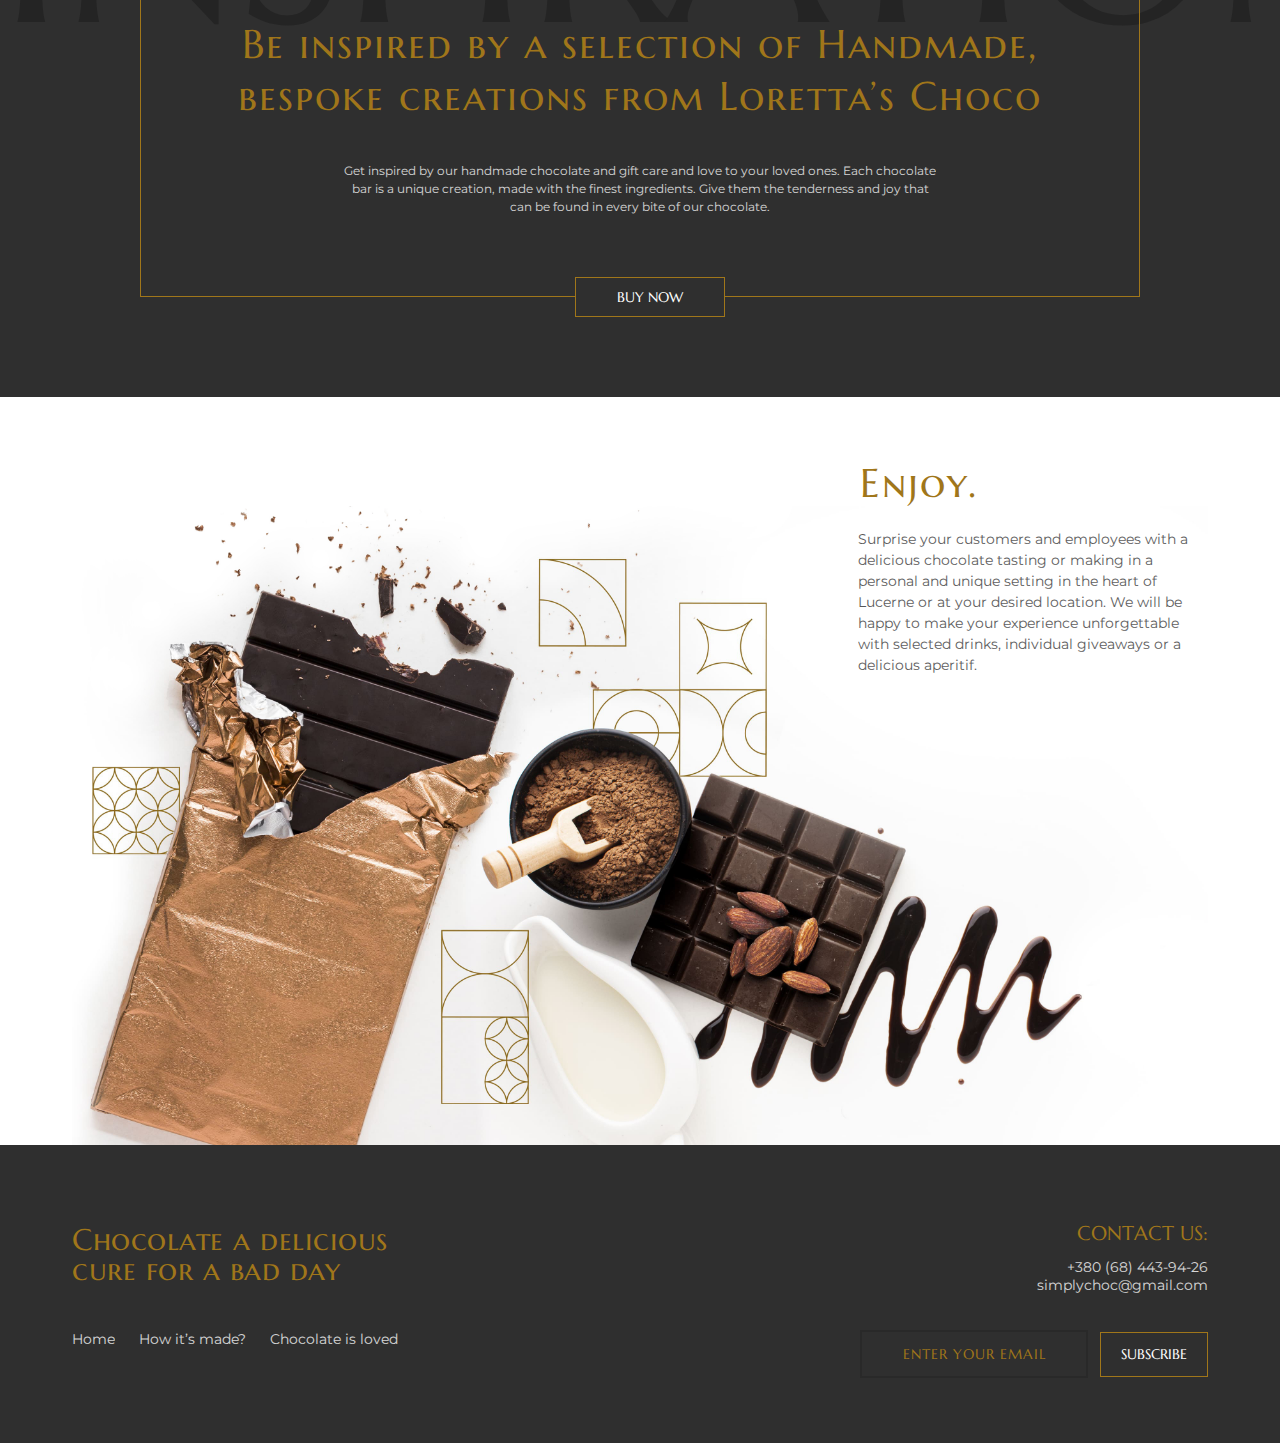
==== commit 799e46be: "add first about" ====
--- a/index.html
+++ b/index.html
@@ -38,6 +38,11 @@
             <ul class="navigation__list">
               <li class="navigation__item">
                 <a href="./index.html" class="navigation__link">Home</a>
+              </li>
+              <li class="navigation__item">
+                <a href="./history.html" class="navigation__link"
+                  >Our history</a
+                >
               </li>
               <li class="navigation__item">
                 <a href="./how.html" class="navigation__link">How it’s made?</a>
--- a/css/main.css
+++ b/css/main.css
@@ -135,6 +135,12 @@
   color: var(--txt-gold);
 }
 .subtitle {
+  font-family: "Marcellus SC", serif;
+  font-weight: 400;
+  font-size: 34px;
+  line-height: 1.3;
+  letter-spacing: 2px;
+  color: var(--txt-gold);
 }
 
 .btn {
